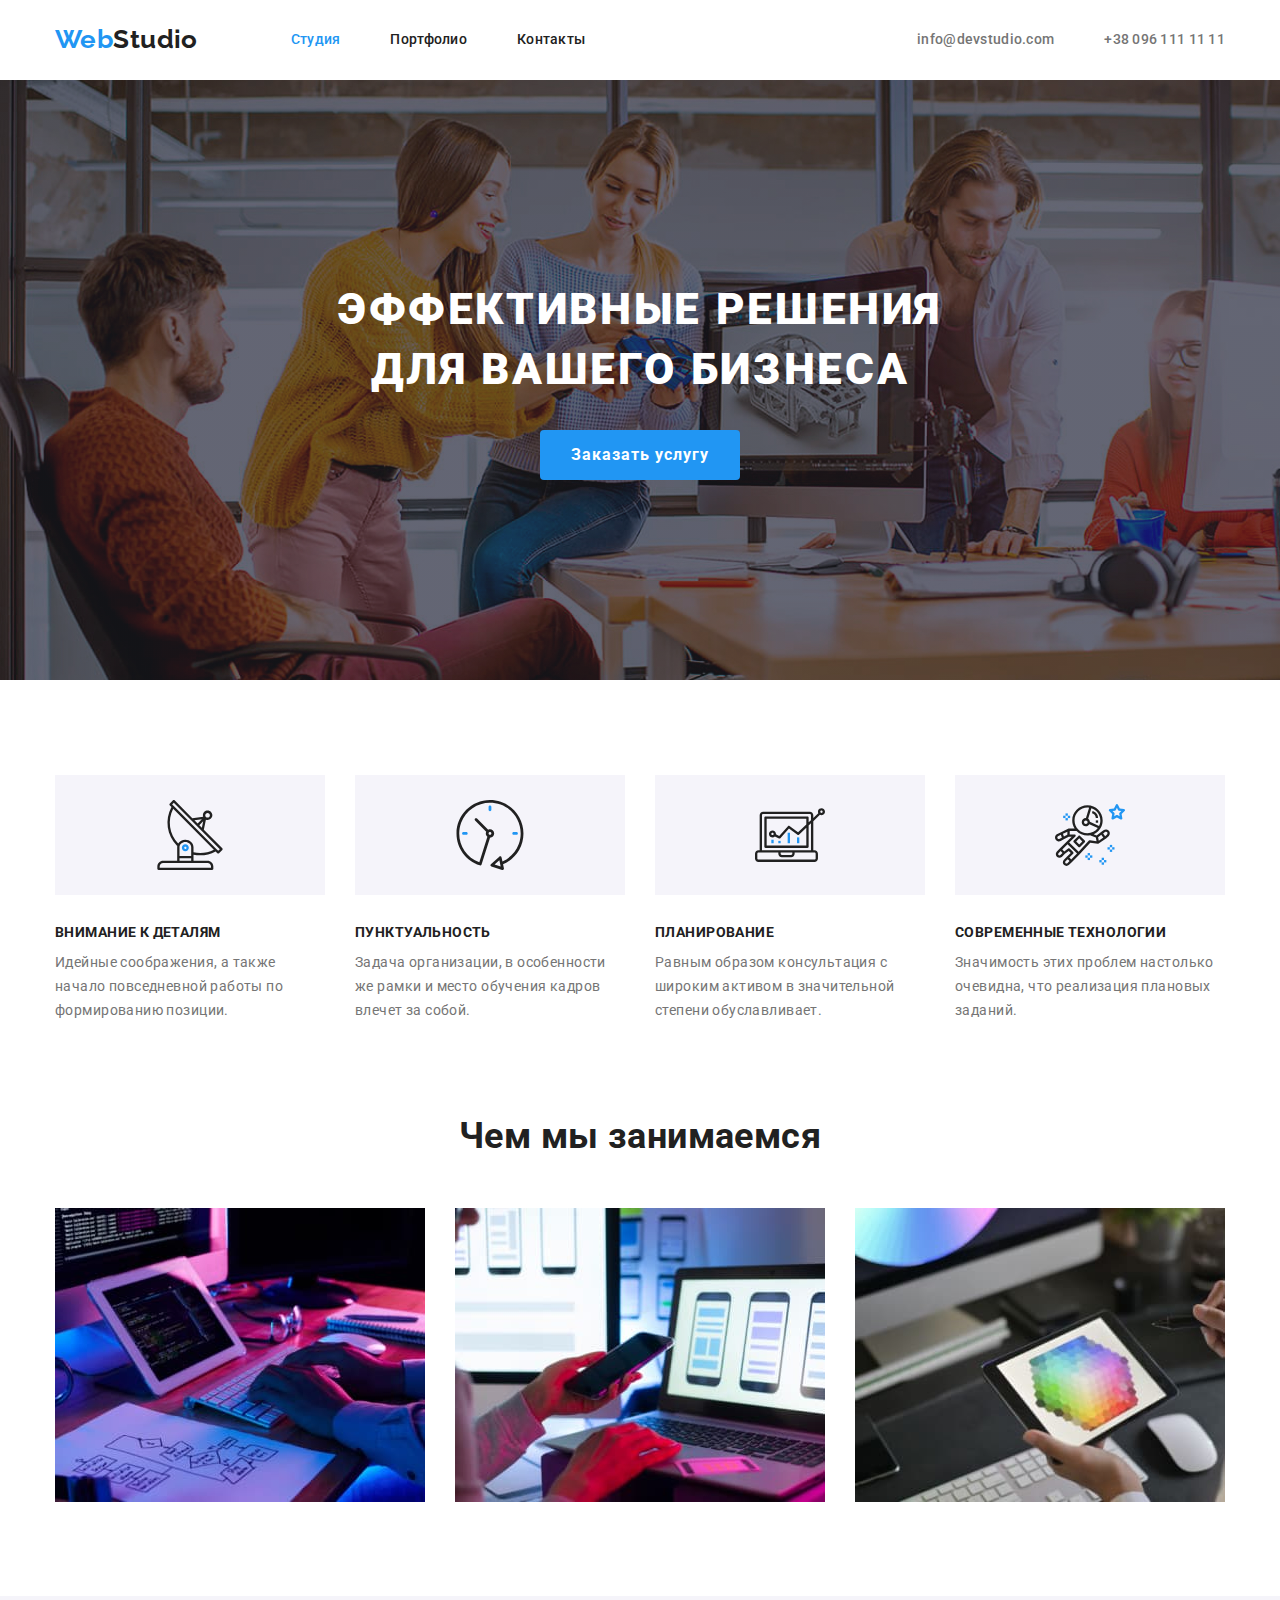
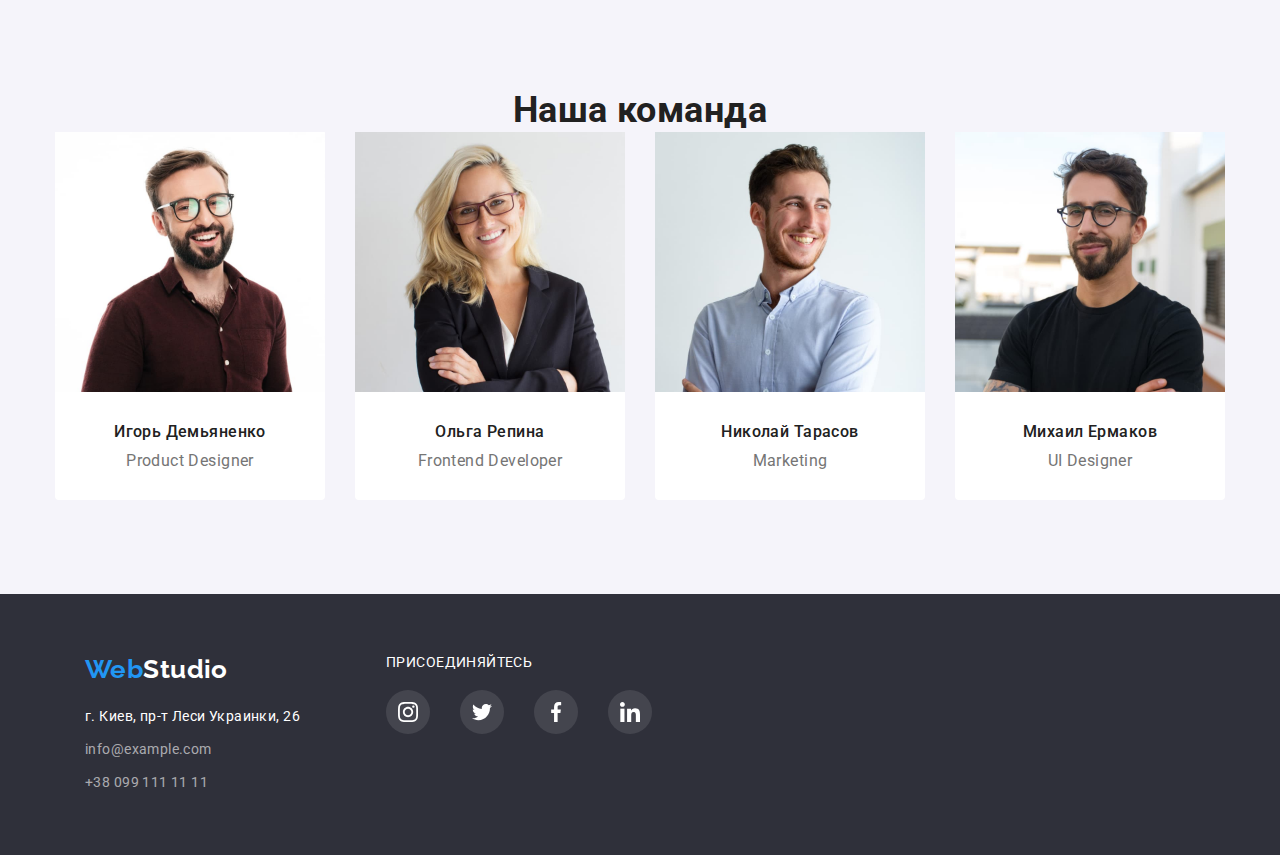
==== index.html @ e14c899e "убрала сбои в цетрировании при изменении  ширины контейнера" ====
<!DOCTYPE html>
<html lang="ru">
  <head>
    <meta charset="UTF-8" />
    <meta name="viewport" content="width=device-width, initial-scale=1.0" />
    <title>WebStudio. Studio.</title>

    <!-- Подключаю шрифты проекта -->
    <link
      href="https://fonts.googleapis.com/css2?family=Raleway:wght@700&family=Roboto:wght@400;500;700;900&display=swad"
      rel="stylesheet"
    />

    <!-- Нормализатор из конспекта -->
    <link
      rel="stylesheet"
      href="https://cdnjs.cloudflare.com/ajax/libs/modern-normalize/0.7.0/modern-normalize.min.css"
    />

    <!-- Мой файл стилей -->
    <link rel="stylesheet" href="./css/styles.css" />
  </head>
  <body class="studio-page">
    <!--Верхняя линия-->
    <header class="section header">
      <div class="container flexbox">
        <nav class="studio-nav nomargin flexbox">
          <a href="" class="logo">
            <span class="logo-part-one">Web</span>Studio</a
          >

          <ul class="list studio-list-page flexbox">
            <li class="item">
              <a href="./index.html" class="link current">Студия</a>
            </li>
            <li class="item">
              <a href="./portfolio.html" class="link">Портфолио</a>
            </li>
            <li class="item">
              <a href="" class="link">Контакты</a>
            </li>
          </ul>
        </nav>
        <ul class="list studio-list-contacts flexbox">
          <li class="item">
            <a href="mailto:info@devstudio.com" class="link"
              >info@devstudio.com</a
            >
          </li>
          <li class="item">
            <a href="tel:+380961111111" class="link">+38 096 111 11 11</a>
          </li>
        </ul>
      </div>
    </header>
    <main>
      <!--Шапка-->
      <section class="section primary">
        <div class="background">
          <h1 class="title nomargin">
            Эффективные решения <br />
            для вашего бизнеса
          </h1>
          <!-- <a href="#" class="primary-button">Заказать услугу</a> -->
          <button type="button" class="button">Заказать услугу</button>
        </div>
      </section>

      <!--Особенности-->
      <section class="section features">
        <h2 class="title">Особенности</h2>
        <div class="container">
          <ul class="features-list list flexbox">
            <li class="features-card">
              <h3 class="title">Внимание к деталям</h3>
              <p class="text nomargin">
                Идейные соображения, а также начало повседневной работы по
                формированию позиции.
              </p>
            </li>
            <li class="features-card">
              <h3 class="title">Пунктуальность</h3>
              <p class="text nomargin">
                Задача организации, в особенности же рамки и место обучения
                кадров влечет за собой.
              </p>
            </li>
            <li class="features-card">
              <h3 class="title">Планирование</h3>
              <p class="text nomargin">
                Равным образом консультация с широким активом в значительной
                степени обуславливает.
              </p>
            </li>
            <li class="features-card">
              <h3 class="title">Современные технологии</h3>
              <p class="text nomargin">
                Значимость этих проблем настолько очевидна, что реализация
                плановых заданий.
              </p>
            </li>
          </ul>
        </div>
      </section>

      <!--Чем мы занимаемся-->
      <section class="section activity">
        <div class="container">
          <h2 class="title">Чем мы занимаемся</h2>
          <ul class="activity-list list flexbox">
            <li class="activity-card">
              <img
                src="./images/ourwork-1.jpg"
                alt="Рабочее место. Видны руки человека на клавиатуре, монитор, планшет, схема на листе бумаги А4."
                width="370"
              />
            </li>
            <li class="activity-card">
              <img
                src="./images/ourwork-2.jpg"
                alt="Телефон в руке человека. На экране ноутбука три дисплея мобильного телефона."
                width="370"
              />
            </li>
            <li class="activity-card">
              <img
                src="./images/ourwork-3.jpg"
                alt="Экран ноутбука с цветовой палитрой в виде шестиугольника."
                width="370"
              />
            </li>
          </ul>
        </div>
      </section>

      <!--Наша команда-->
      <section class="section team">
        <div class="container">
          <h2 class="title">Наша команда</h2>
          <ul class="team-list list flexbox">
            <li class="team-card">
              <div class="team-card-image">
                <img
                  src="./images/ourteam-1.jpg"
                  alt="Фото члена команды"
                  width="270"
                />
              </div>
              <div class="team-card-title">
                <h3 class="title nomargin">Игорь Демьяненко</h3>

                <p class="text nomargin">Product Designer</p>
              </div>
            </li>
            <li class="team-card">
              <div class="team-card-image">
                <img
                  src="./images/ourteam-2.jpg"
                  alt="Член команды"
                  width="270"
                />
              </div>
              <div class="team-card-title">
                <h3 class="title nomargin">Ольга Репина</h3>
                <p class="text nomargin">Frontend Developer</p>
              </div>
            </li>
            <li class="team-card">
              <div class="team-card-image">
                <img
                  src="./images/ourteam-3.jpg"
                  alt="Член команды"
                  width="270"
                />
              </div>
              <div class="team-card-title">
                <h3 class="title nomargin">Николай Тарасов</h3>

                <p class="text nomargin">Marketing</p>
              </div>
            </li>
            <li class="team-card">
              <div class="team-card-image">
                <img
                  src="./images/ourteam-4.jpg"
                  alt="Член команды"
                  width="270"
                />
              </div>
              <div class="team-card-title">
                <h3 class="title nomargin">Михаил Ермаков</h3>

                <p class="text nomargin">UI Designer</p>
              </div>
            </li>
          </ul>
        </div>
      </section>
    </main>

    <footer class="section footer">
      <div class="container">
        <div class="footer-contacts">
          <a href="" class="link logo">
            <span class="logo-part-one">Web</span
            ><span class="logo-part-two">Studio</span></a
          >

          <address class="footer-address .nomargin">
            <p class="address-mail nomargin">г. Киев, пр-т Леси Украинки, 26</p>
            <a href="mailto:info@example.com" class="link address-email"
              >info@example.com
            </a>
            <a href="tel:+380991111111" class="link address-tel"
              >+38 099 111 11 11</a
            >
          </address>
        </div>
        <div class="footer-social">
          <p class="nomargin text">Присоединяйтесь</p>
          <ul class="social-list list">
            <li class="sosial-item"></li>
            <li class="sosial-item"></li>
            <li class="sosial-item"></li>
            <li class="sosial-item"></li>
          </ul>
        </div>
      </div>
    </footer>
  </body>
</html>
---- css/styles.css ----
/* Делаю пока все во одном файле, позже по необходимости могу разделить на общий и постраничные файлы css */

/* текст цвет основной #757575 */
/* текст цвет заголовков #212121 */
/* текст цвет акцент #2196F3 */
/* текст цвет белый #FFFFFF*/
/* фон основной белый #FFFFFF */
/* фон серый  #F5F4FA */
/* фон акцент #2196F3 */
/* фон секции шапка, подвал #2F303A */
/* цвета логотипа #000000  #2196F3 #FFFFFF */

/* Шрифты: все normal
/* Roboto 400, 500, 700, 900  */
/* Raleway 700 */
/* letter-spacing: 0.03em общий текст*/
/* letter-spacing: 0.02em навигация  */
/* letter-spacing: 0.06em секция шапки */
:root {
  --text-main: #757575;
  --text-header: #212121;
  --text-accent: #2196f3;
  --text-white: #ffffff;
  --text-address: rgba(255, 255, 255, 0.6);
  --bgd-primary: #ffffff;
  --bgd-second: #f5f4fa;
  --bgd-accent: #2196f3;
  --bgd-border: #eeeeee;
  --bgd-line: #ececec;
  --bgd-header-footer: #2f303a;
  --bdg-social: rgba(255, 255, 255, 0.1);
}
/* Пока отдельно указала белый цвет  для фона и для текста */
/* Разные переменные, если нужно будет поменять переменную цвета текста, не затронет цвет фона и наоборот */

/* Общие параметры на страницах index.html, protfolio.html */

/* Убираем у всех img специфические зазоры */
img {
  display: block;
  max-width: 100%;
  height: auto;
}

/* Убираем символы списка и паддинги списков*/
.list {
  list-style: none;
  padding: 0px;
  margin: 0px;
}

/* Убираю подчеркивания под ссылками */
.link {
  text-decoration: none;
  margin: 0px;
}

/* Убираем марджины у списков, заголовков, ссылках, адресах по классу nomargin */
.nomargin,
.title {
  margin: 0px;
}

/* Параметры для контейнеров верхней линии */

.flexbox {
  display: flex;
  flex-wrap: wrap;
}

.header .flexbox {
  align-items: center;
}

/* Марджины для секций и центрирование */
.section {
  margin-left: auto;
  margin-right: auto;
  text-align: center;
}

/* Параметры основного контейнера макета */

.container {
  width: 1200px;
  margin-left: auto;
  margin-right: auto;
  padding-left: 15px;
  padding-right: 15px;
}

/* Доп.параметры для контейнера футтера */
.footer {
  padding-top: 60px;
  padding-left: 60px;
}

/* Доп.параметры для контейнера шапки */
.header > .container {
  padding-top: 24px;
  padding-bottom: 25px;
}

/* Общие параметры для страниц index и portfolio */
.studio-page,
.portfolio-page {
  font-family: Roboto, sans-serif;
  font-style: normal;
  font-size: 14px;
  color: var(--text-main);
  letter-spacing: 0.03em;
}

/* Параметры фона секций шапка и подвал */
.primary,
.footer {
  background-color: var(--bgd-header-footer);
}

/* Паддинги для секций */
.features,
.team,
.portfolio {
  padding-top: 94px;
  padding-bottom: 94px;
}

/* Паддинг секции "Чем мы занимаемся" */
.activity {
  padding-bottom: 94px;
}
/*ставлю на 24px (высота заголовка h1) меньше верхний паддинг */
/* так как расстояние между секциями должно быть 94px и делаю цвет таких загоовков в цвет фона */
.portfolio {
  padding-top: 70px;
  border-top: 1px solid var(--bgd-line);
}
/* ставлю на 41px (высота заголовка h1) меньше верхний паддинг */
/* так как расстояние между секциями должно быть 94px  и делаю цвет таких загоовков в цвет фона */
.features {
  padding-top: 53px;
}

.background {
  max-width: 1600px;
  margin-right: auto;
  margin-left: auto;
}

/* Правый марджин между логотипом и ссылками на страницы в основном nav */
.studio-nav .logo {
  margin-right: 93px;
}

/* Правые марджины внутри списков из nav и списка контактов */
.studio-list-page > .item:not(:last-child),
.studio-list-contacts > .item:not(:last-child) {
  margin-right: 50px;
}

/* Параметры заголовков h2 страницы index.html*/
.title {
  color: var(--text-header);
  font-weight: bold;
  font-size: 36px;
  line-height: 1.16;
}

/* Параметры логотипа */
.logo {
  margin: 0px;
  font-family: Raleway, sans-serif;
  color: var(--text-header);
  font-weight: 700;
  font-size: 26px;
  line-height: 1.19;
  text-decoration: none;
}

/* Цвет первой части логотипа */
.logo-part-one {
  color: var(--text-accent);
}

/* Цвет второй части логотипа для футтера */
.logo-part-two {
  color: var(--text-white);
}

/* Параметры ссылок навигации по сайту */
.studio-list-page .link {
  color: var(--text-header);
}

/* Параметры ссылок для обратной связи */
.studio-list-contacts .link {
  color: var(--text-main);
}

/* Общие параметры для двух списков верхней линии */
.studio-list-page,
.studio-list-contacts {
  letter-spacing: 0.02em;
  font-weight: 500;
}

/*  hover и focus для ссылок навигации по сайту*/
.header .link.current,
.header .link:hover,
.header .link:focus {
  color: var(--text-accent);
}

/* Параметры секции Шапка */
.background {
  margin-top: 0px;
  margin-bottom: 0px;
  padding: 200px 0px;

  height: 600px;
  background-image: linear-gradient(
      to right,
      rgba(47, 48, 58, 0.4),
      rgba(47, 48, 58, 0.4)
    ),
    url('../images/primary.jpg');
}

/* Параметры заголовка h1 на странице Studio */
.primary .title {
  margin-bottom: 30px;

  color: var(--text-white);
  font-weight: 900;
  font-size: 44px;
  line-height: 1.36;
  letter-spacing: 0.06em;

  text-transform: uppercase;
}

/* Параметры кнопки в секции Шапка*/
.primary .button {
  padding: 10px;
  min-width: 200px;
  color: var(--text-white);
  font-family: inherit;
  font-weight: 700;
  font-size: 16px;
  line-height: 1.87;
  letter-spacing: 0.06em;

  border: none;
  border-radius: 4px;
  background-color: var(--bgd-accent);
  cursor: pointer;
}

.features-list,
.header .flexbox {
  justify-content: space-between;
}

/* Параметры заголовка h2 в секции Особенности для того, чтобы скрыть */
.features > .title {
  color: var(--text-white);
}

.features-card > .title {
  margin-bottom: 10px;

  color: var(--text-header);
  font-weight: bold;
  font-size: 14px;
  line-height: 1.14;
  text-transform: uppercase;
}

/* Параметры пункта списка Особенности */
.features-card {
  /* width: 270px; */
  width: calc((100% - 30px * 3) / 4);
  text-align: start;
  line-height: 1.71;
}
.features-card::before {
  display: block;
  content: '';
  height: 120px;
  margin-bottom: 30px;
  background-repeat: no-repeat;
  background-position: center;
  background-color: var(--bgd-second);
}

.features-card:nth-child(1)::before {
  background-image: url(../images/feature1.svg);
}
.features-card:nth-child(2)::before {
  background-image: url(../images/feature2.svg);
}
.features-card:nth-child(3)::before {
  background-image: url(../images/feature3.svg);
}
.features-card:nth-child(4)::before {
  background-image: url(../images/feature4.svg);
}

/* Параметры списка секции Чем мы занимаемся */
.activity-list {
  align-items: flex-end;
}

/* Параметры заголовка в секции Чем мы занимаемся */
.activity .title {
  margin-bottom: 50px;
}

/* Параметры пункта списка  в секции Чем мы занимаемся */
/* Делаю центрирование img в div, важно при использовании*/
/* calc для изменения ширины основного контейнера */
.activity-card {
  display: flex;
  justify-content: center;
  width: calc((100% - 30px * 2) / 3);
}

.activity-card:not(:nth-child(3n)) {
  margin-right: 30px;
}

/* Параметры секции Наша команда */
.team {
  background-color: var(--bgd-second);
}

/* Параметры заголовка в секции Наша команда */
.team .containter > .title {
  margin-bottom: 50px;
}

.team-card-image {
  display: flex;
  justify-content: center;
}
/* Контейнер для подписей в пунктах - карточках Наша команда */
.team-card-title {
  padding-top: 30px;
  padding-bottom: 30px;
}

/* Параметры пунктов в списке секции Наша команда */
.team-card {
  width: calc((100% - 30px * 3) / 4);
  text-align: center;
  background-color: var(--bgd-primary);
  border-radius: 0px 0px 4px 4px;
}

.team-card:not(:nth-child(4n)) {
  margin-right: 30px;
}

/*Параметры заголовка под фото членов команды  */
.team-card-title > .title {
  margin-bottom: 10px;

  color: var(--text-header);
  font-weight: 500;
  font-size: 16px;
  line-height: 1.19;
}

/* Параметры для записи - должности члена команды */
.team-card-title > .text {
  color: var(--text-main);
  font-weight: normal;
  font-size: 16px;
  line-height: 1.19;
}

.footer .container,
.social-list {
  display: flex;
}

.address-mail {
  margin-top: 0px;
  margin-bottom: 9px;

  color: var(--text-white);
  font-style: normal;
  font-weight: 400;
  line-height: 1.71;
}

.address-email,
.address-tel {
  display: block;

  color: var(--text-address);
  font-style: normal;
  font-weight: 400;
  line-height: 1.71;
}

.address-email {
  margin-bottom: 9px;
}
/* Паддинг для футтера */
.footer {
  padding-top: 60px;
  padding-bottom: 60px;
  text-align: start;
}

.footer .logo {
  display: block;
  margin-bottom: 20px;
}

.footer-contacts {
  min-width: 231px;
  margin-right: 70px;
}

.footer-social > .text {
  color: var(--text-white);
  text-transform: uppercase;
  margin-bottom: 20px;
}

.sosial-item::after {
  display: inline-block;
  margin-right: 30px;
  content: '';
  height: 44px;
  width: 44px;
  background-color: var(--bdg-social);
  border-radius: 50%;
  background-repeat: no-repeat;
  background-position: center;
}

.sosial-item:nth-child(1)::after {
  background-image: url(../images/instagram.svg);
}
.sosial-item:nth-child(2)::after {
  background-image: url(../images/twitter.svg);
}
.sosial-item:nth-child(3)::after {
  background-image: url(../images/facebook.svg);
}
.sosial-item:nth-child(4)::after {
  background-image: url(../images/linkedin.svg);
}

.sosial-item:not(:nth-last-child()) {
  margin-right: 10px;
}
/* Параметры для страницы портфолио */
.portfolio-filter {
  justify-content: center;
}

/* Делаю многострочный флекс-контейнер */
.portfolio-list {
  flex-wrap: wrap;
}

/* Марджины и паддинги для пунктов списка фильтров в верхней части секции Портфолио*/
.portfolio-filter {
  margin-bottom: 34px;
  margin-right: auto;
  margin-left: auto;
  padding-bottom: 16px;
  /* cursor: pointer; */
}

/* Параметры конопок-фильтров в портфолио  */
.portfolio-filter .button {
  align-items: flex-start;
  margin-right: 8px;
  padding: 6px 22px;

  color: var(--text-header);
  font-weight: 500;
  font-size: 16px;
  line-height: 1.62;
  letter-spacing: 0.03em;
  text-align: center;

  background-color: var(--bgd-second);
  border: none;
  border-radius: 4px;
  cursor: pointer;
}

.portfolio-filter .button:hover,
.portfolio-filter .button:focus {
  color: var(--text-white);
  background-color: var(--bgd-accent);
}

/* Марджины для сетки многострочного контейнера */
.portfolio-card:not(:nth-child(3n)) {
  margin-right: 30px;
}
.portfolio-card:not(:nth-last-child(-n + 3)) {
  margin-bottom: 30px;
}

/* Размеры для карточки портфолио */
/* Без фиксированной высоты при добавлении новой карточки меняется размер в последнем ряду */
.portfolio-card {
  width: calc((100% - 2 * 30px) / 3);
  height: 404px;
}

/* Заголовки под карточками в списке Портфолио */
.portfolio-card .title {
  margin-bottom: 4px;

  color: var(--text-header);
  font-weight: 700;
  font-size: 18px;
  line-height: 2;
  letter-spacing: 0.06em;
}

/* Скрываем заголовок секции Портфолио цветом в фон */
.portfolio > .title {
  color: var(--text-white);
}

/* Делаю центрирование img в div, важно при использовании calc для изменения
 ширины основного контейнера */
.portfolio-card-image {
  display: flex;
  justify-content: center;
}

/* Делаю бордер для части карточки */
.portfolio-card-title {
  padding: 20px 24px;
  border-right: 1px solid var(--bgd-border);
  border-bottom: 1px solid var(--bgd-border);
  border-left: 1px solid var(--bgd-border);

  text-align: left;
}

/*  Параметры пунктов фильтров для портфолио */
.portfolio-card-title .text {
  color: var(--text-main);
  font-weight: 400;
  font-size: 16px;
  line-height: 1.87;
}

/* ...........Для тестирования.................. */

/* .container,
.features-card,
.team-card,
.activity-card,
.portfolio-card {
  outline: 2px solid green !important;
} */
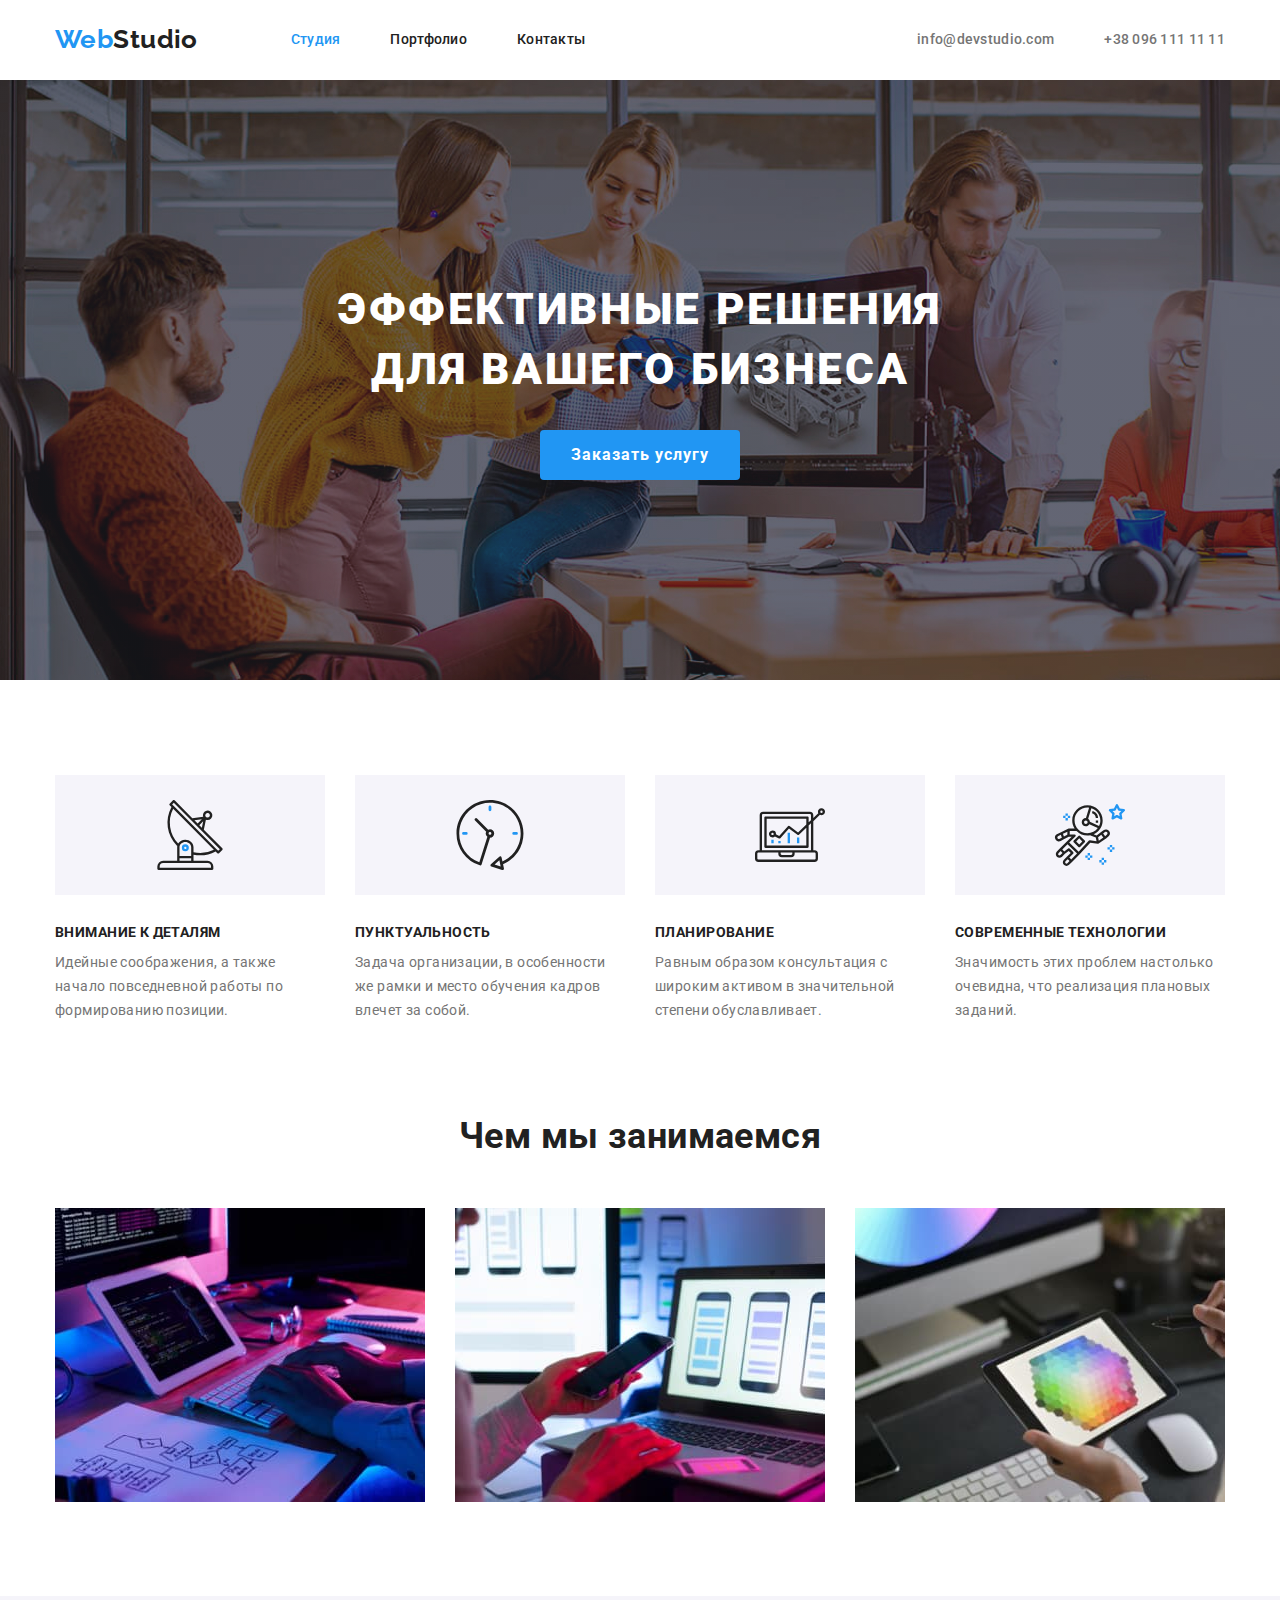
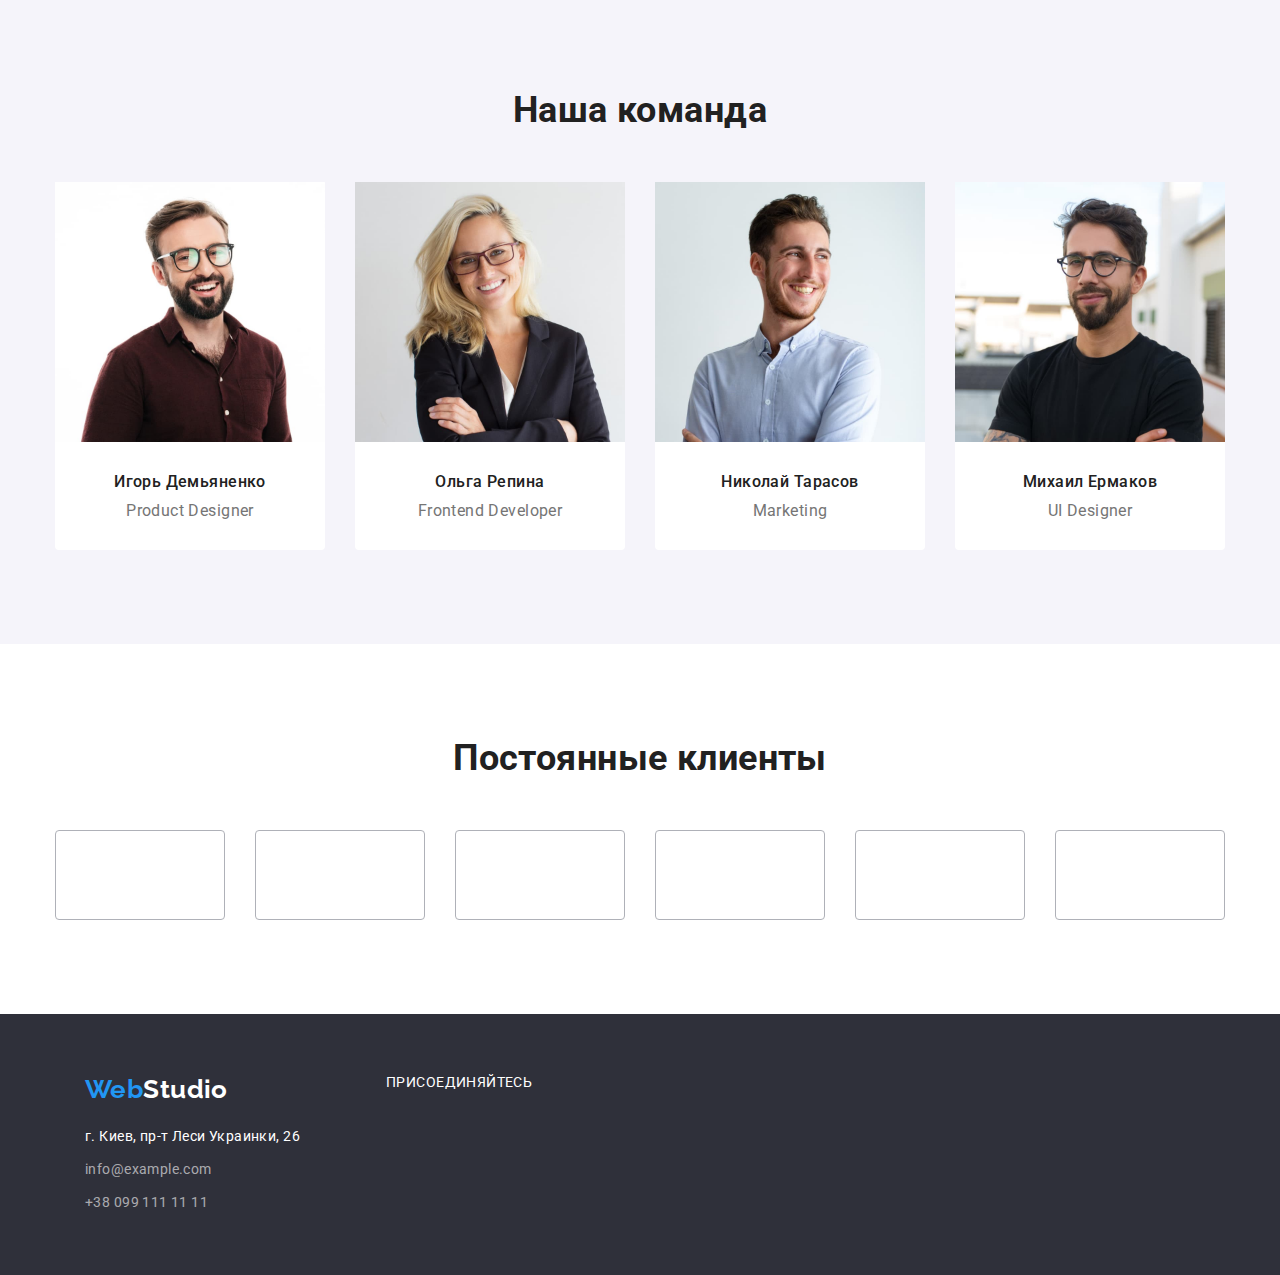
==== commit e04149cf: "подготовка иконок" ====
--- a/index.html
+++ b/index.html
@@ -197,7 +197,19 @@
         </div>
       </section>
     </main>
-
+    <section class="section clients">
+      <div class="container">
+        <h2 class="title">Постоянные клиенты</h2>
+        <ul class="clients-list list">
+          <li class="item"><a href="" class="link"></a></li>
+          <li class="item"><a href="" class="link"></a></li>
+          <li class="item"><a href="" class="link"></a></li>
+          <li class="item"><a href="" class="link"></a></li>
+          <li class="item"><a href="" class="link"></a></li>
+          <li class="item"><a href="" class="link"></a></li>
+        </ul>
+      </div>
+    </section>
     <footer class="section footer">
       <div class="container">
         <div class="footer-contacts">
--- a/css/styles.css
+++ b/css/styles.css
@@ -29,6 +29,7 @@
   --bgd-line: #ececec;
   --bgd-header-footer: #2f303a;
   --bdg-social: rgba(255, 255, 255, 0.1);
+  --bgd-icon: #afb1b8;
 }
 /* Пока отдельно указала белый цвет  для фона и для текста */
 /* Разные переменные, если нужно будет поменять переменную цвета текста, не затронет цвет фона и наоборот */
@@ -120,6 +121,7 @@
 /* Паддинги для секций */
 .features,
 .team,
+.clients,
 .portfolio {
   padding-top: 94px;
   padding-bottom: 94px;
@@ -335,7 +337,7 @@
 }
 
 /* Параметры заголовка в секции Наша команда */
-.team .containter > .title {
+.team > .container > .title {
   margin-bottom: 50px;
 }
 
@@ -379,6 +381,29 @@
   line-height: 1.19;
 }
 
+/* Параметры элементов секции постоянные клиенты */
+.clients-list {
+  display: flex;
+  flex-wrap: wrap;
+}
+
+.clients .title {
+  margin-bottom: 50px;
+}
+
+.clients-list > .item {
+  display: block;
+  width: calc((100% - 30px * 5) / 6);
+  height: 90px;
+  border: 1px solid var(--bgd-icon);
+  box-sizing: border-box;
+  border-radius: 4px;
+}
+
+.clients-list .item:not(:nth-child(6n)) {
+  margin-right: 30px;
+}
+
 .footer .container,
 .social-list {
   display: flex;
@@ -428,31 +453,6 @@
   color: var(--text-white);
   text-transform: uppercase;
   margin-bottom: 20px;
-}
-
-.sosial-item::after {
-  display: inline-block;
-  margin-right: 30px;
-  content: '';
-  height: 44px;
-  width: 44px;
-  background-color: var(--bdg-social);
-  border-radius: 50%;
-  background-repeat: no-repeat;
-  background-position: center;
-}
-
-.sosial-item:nth-child(1)::after {
-  background-image: url(../images/instagram.svg);
-}
-.sosial-item:nth-child(2)::after {
-  background-image: url(../images/twitter.svg);
-}
-.sosial-item:nth-child(3)::after {
-  background-image: url(../images/facebook.svg);
-}
-.sosial-item:nth-child(4)::after {
-  background-image: url(../images/linkedin.svg);
 }
 
 .sosial-item:not(:nth-last-child()) {
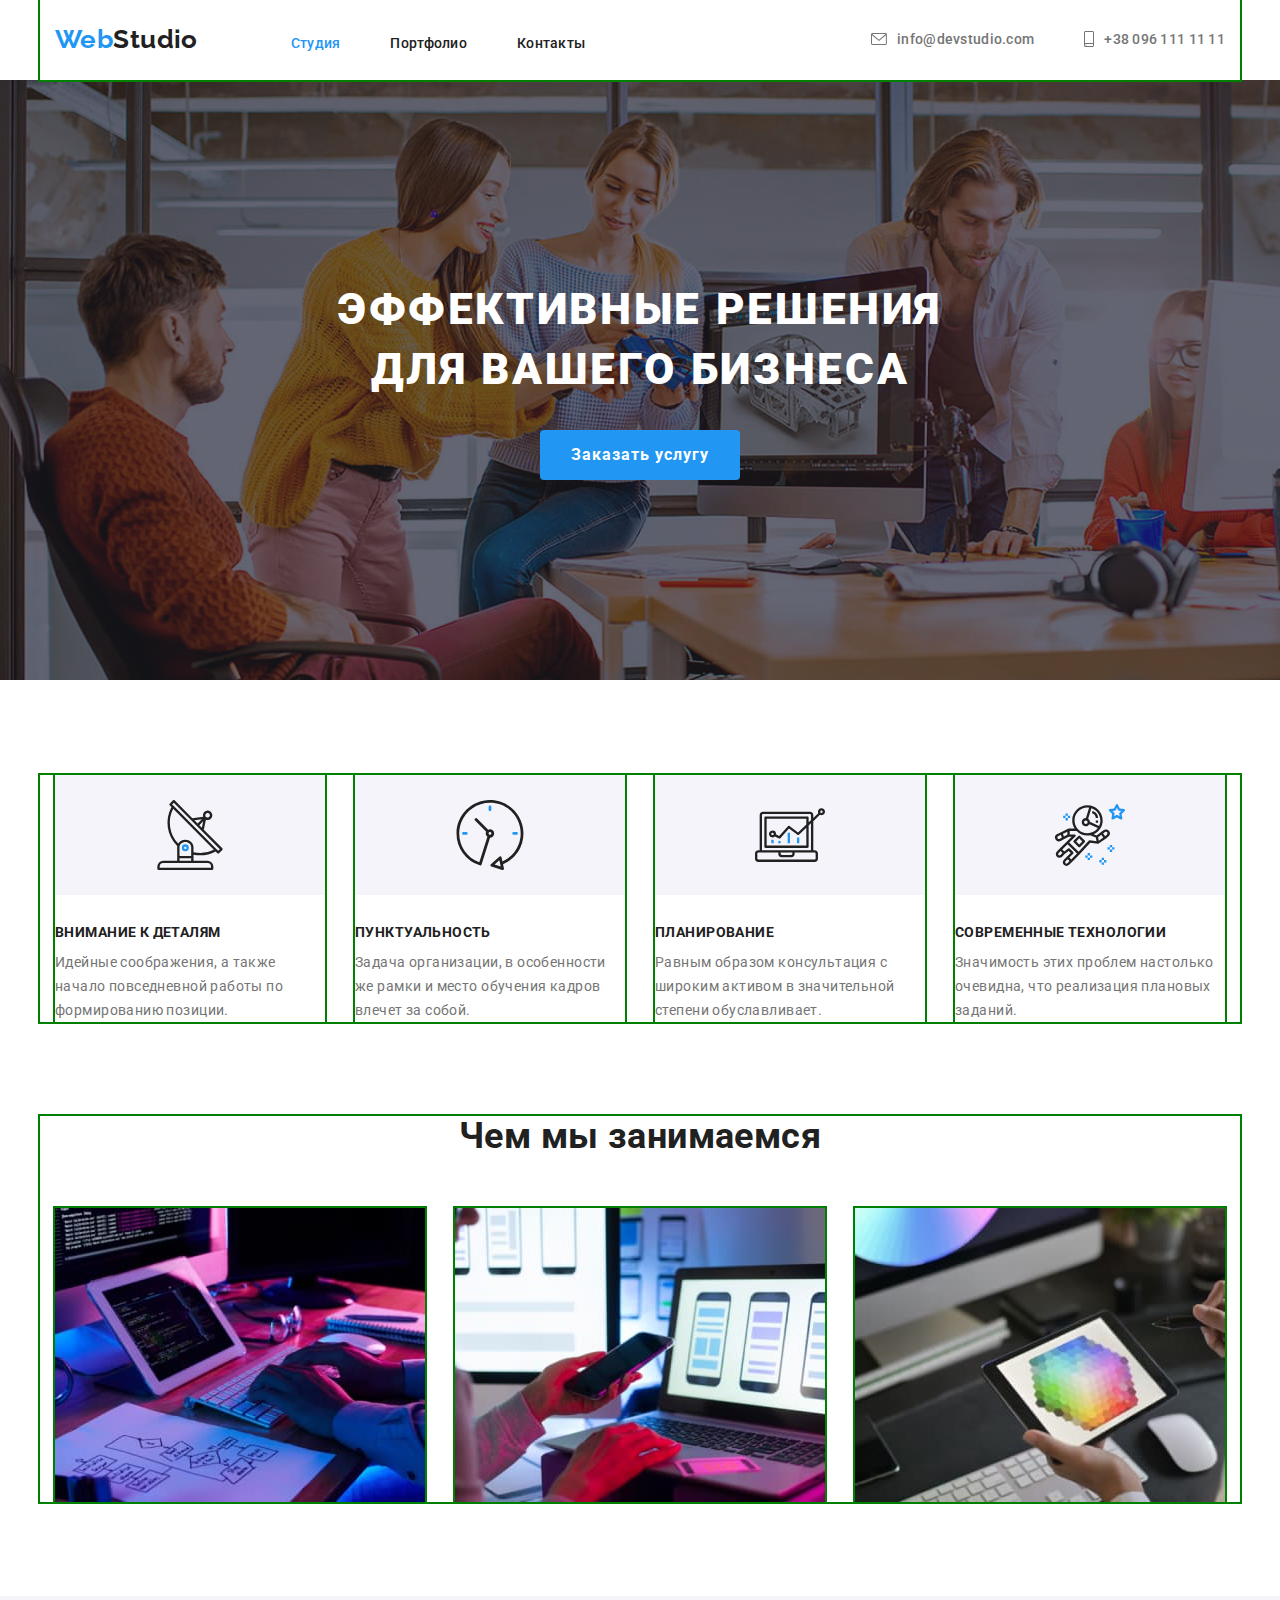
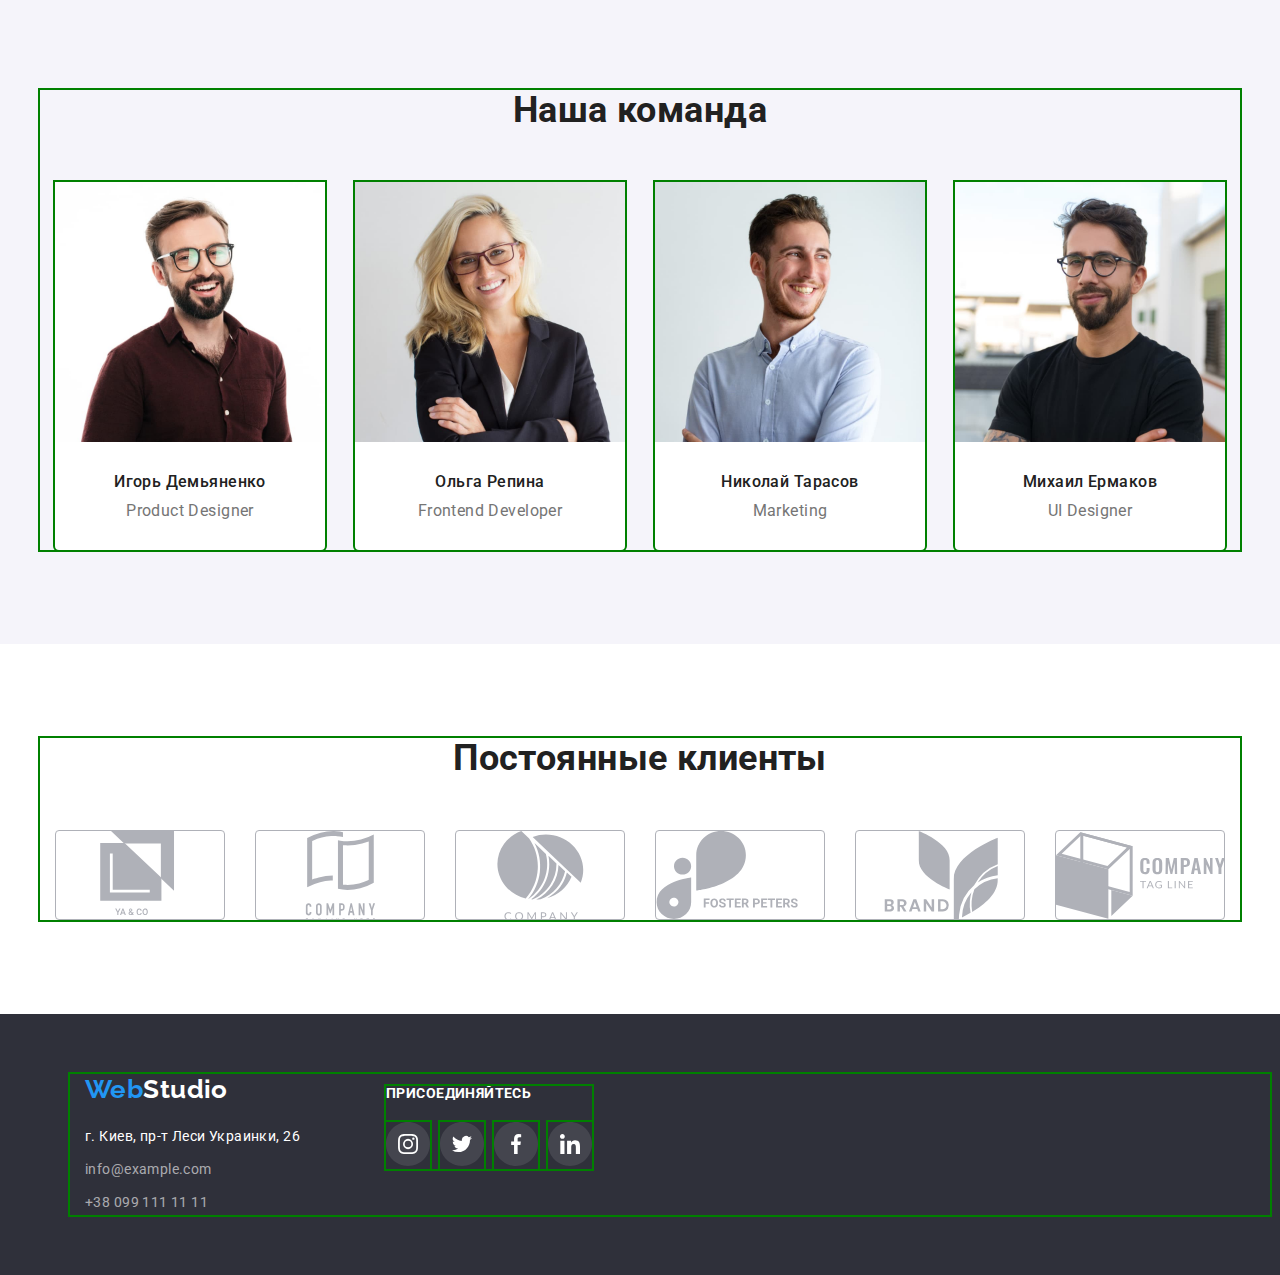
==== commit 17fbb62a: "часть векторной графики" ====
--- a/index.html
+++ b/index.html
@@ -23,7 +23,7 @@
   <body class="studio-page">
     <!--Верхняя линия-->
     <header class="section header">
-      <div class="container flexbox">
+      <div class="container topline flexbox">
         <nav class="studio-nav nomargin flexbox">
           <a href="" class="logo">
             <span class="logo-part-one">Web</span>Studio</a
@@ -43,12 +43,20 @@
         </nav>
         <ul class="list studio-list-contacts flexbox">
           <li class="item">
-            <a href="mailto:info@devstudio.com" class="link"
-              >info@devstudio.com</a
+            <a href="mailto:info@devstudio.com" class="link flexbox">
+              <svg class="contact-mail-icon">
+                <use href="./images/symbol-defs.svg#icon-envelope"></use>
+              </svg>
+              info@devstudio.com</a
             >
           </li>
           <li class="item">
-            <a href="tel:+380961111111" class="link">+38 096 111 11 11</a>
+            <a href="tel:+380961111111" class="link flexbox">
+              <svg class="contact-tell-icon">
+                <use href="./images/symbol-defs.svg#icon-smartphone"></use>
+              </svg>
+              +38 096 111 11 11</a
+            >
           </li>
         </ul>
       </div>
@@ -107,22 +115,22 @@
       <section class="section activity">
         <div class="container">
           <h2 class="title">Чем мы занимаемся</h2>
-          <ul class="activity-list list flexbox">
-            <li class="activity-card">
+          <ul class="list activity-list flexbox wrap">
+            <li class="activity-card flexbox">
               <img
                 src="./images/ourwork-1.jpg"
                 alt="Рабочее место. Видны руки человека на клавиатуре, монитор, планшет, схема на листе бумаги А4."
                 width="370"
               />
             </li>
-            <li class="activity-card">
+            <li class="activity-card flexbox">
               <img
                 src="./images/ourwork-2.jpg"
                 alt="Телефон в руке человека. На экране ноутбука три дисплея мобильного телефона."
                 width="370"
               />
             </li>
-            <li class="activity-card">
+            <li class="activity-card flexbox">
               <img
                 src="./images/ourwork-3.jpg"
                 alt="Экран ноутбука с цветовой палитрой в виде шестиугольника."
@@ -137,7 +145,7 @@
       <section class="section team">
         <div class="container">
           <h2 class="title">Наша команда</h2>
-          <ul class="team-list list flexbox">
+          <ul class="list team-list flexbox wrap">
             <li class="team-card">
               <div class="team-card-image">
                 <img
@@ -200,18 +208,54 @@
     <section class="section clients">
       <div class="container">
         <h2 class="title">Постоянные клиенты</h2>
-        <ul class="clients-list list">
-          <li class="item"><a href="" class="link"></a></li>
-          <li class="item"><a href="" class="link"></a></li>
-          <li class="item"><a href="" class="link"></a></li>
-          <li class="item"><a href="" class="link"></a></li>
-          <li class="item"><a href="" class="link"></a></li>
-          <li class="item"><a href="" class="link"></a></li>
+        <ul class="list clients-list flexbox wrap">
+          <li class="item">
+            <a href="" class="link">
+              <svg class="client-icon">
+                <use href="./images/symbol-defs.svg#icon-logo-1"></use>
+              </svg>
+            </a>
+          </li>
+          <li class="item">
+            <a href="" class="link"
+              ><svg class="client-icon">
+                <use href="./images/symbol-defs.svg#icon-logo-2"></use>
+              </svg>
+            </a>
+          </li>
+          <li class="item">
+            <a href="" class="link"
+              ><svg class="client-icon">
+                <use href="./images/symbol-defs.svg#icon-logo-3"></use>
+              </svg>
+            </a>
+          </li>
+          <li class="item">
+            <a href="" class="link"
+              ><svg class="client-icon">
+                <use href="./images/symbol-defs.svg#icon-logo-4"></use>
+              </svg>
+            </a>
+          </li>
+          <li class="item">
+            <a href="" class="link"
+              ><svg class="client-icon">
+                <use href="./images/symbol-defs.svg#icon-logo-5"></use>
+              </svg>
+            </a>
+          </li>
+          <li class="item">
+            <a href="" class="link"
+              ><svg class="client-icon">
+                <use href="./images/symbol-defs.svg#icon-logo-6"></use>
+              </svg>
+            </a>
+          </li>
         </ul>
       </div>
     </section>
     <footer class="section footer">
-      <div class="container">
+      <div class="container flexbox">
         <div class="footer-contacts">
           <a href="" class="link logo">
             <span class="logo-part-one">Web</span
@@ -230,11 +274,35 @@
         </div>
         <div class="footer-social">
           <p class="nomargin text">Присоединяйтесь</p>
-          <ul class="social-list list">
-            <li class="sosial-item"></li>
-            <li class="sosial-item"></li>
-            <li class="sosial-item"></li>
-            <li class="sosial-item"></li>
+          <ul class="list social-list flexbox">
+            <li class="social-item">
+              <a href="">
+                <svg class="social-icon">
+                  <use href="./images/symbol-defs.svg#icon-instagramm"></use>
+                </svg>
+              </a>
+            </li>
+            <li class="social-item">
+              <a href="">
+                <svg class="social-icon">
+                  <use href="./images/symbol-defs.svg#icon-twitter"></use>
+                </svg>
+              </a>
+            </li>
+            <li class="social-item">
+              <a href="">
+                <svg class="social-icon">
+                  <use href="./images/symbol-defs.svg#icon-facebook"></use>
+                </svg>
+              </a>
+            </li>
+            <li class="social-item">
+              <a href="">
+                <svg class="social-icon">
+                  <use href="./images/symbol-defs.svg#icon-linkid"></use>
+                </svg>
+              </a>
+            </li>
           </ul>
         </div>
       </div>
--- a/css/styles.css
+++ b/css/styles.css
@@ -30,6 +30,7 @@
   --bgd-header-footer: #2f303a;
   --bdg-social: rgba(255, 255, 255, 0.1);
   --bgd-icon: #afb1b8;
+  --bgd-footer-icon: rgba(255, 255, 255, 0.1);
 }
 /* Пока отдельно указала белый цвет  для фона и для текста */
 /* Разные переменные, если нужно будет поменять переменную цвета текста, не затронет цвет фона и наоборот */
@@ -66,10 +67,13 @@
 
 .flexbox {
   display: flex;
+}
+
+.wrap {
   flex-wrap: wrap;
 }
 
-.header .flexbox {
+.topline.flexbox {
   align-items: center;
 }
 
@@ -152,6 +156,10 @@
 /* Правый марджин между логотипом и ссылками на страницы в основном nav */
 .studio-nav .logo {
   margin-right: 93px;
+}
+
+.studio-nav {
+  align-items: baseline;
 }
 
 /* Правые марджины внутри списков из nav и списка контактов */
@@ -199,6 +207,22 @@
   color: var(--text-main);
 }
 
+.contact-mail-icon {
+  margin-right: 10px;
+  width: 16px;
+  height: 12px;
+}
+
+.contact-tell-icon {
+  margin-right: 10px;
+  width: 10px;
+  height: 16px;
+}
+
+.studio-list-contacts .link {
+  align-items: center;
+}
+
 /* Общие параметры для двух списков верхней линии */
 .studio-list-page,
 .studio-list-contacts {
@@ -211,6 +235,7 @@
 .header .link:hover,
 .header .link:focus {
   color: var(--text-accent);
+  --color1: var(--text-accent);
 }
 
 /* Параметры секции Шапка */
@@ -322,7 +347,6 @@
 /* Делаю центрирование img в div, важно при использовании*/
 /* calc для изменения ширины основного контейнера */
 .activity-card {
-  display: flex;
   justify-content: center;
   width: calc((100% - 30px * 2) / 3);
 }
@@ -342,7 +366,6 @@
 }
 
 .team-card-image {
-  display: flex;
   justify-content: center;
 }
 /* Контейнер для подписей в пунктах - карточках Наша команда */
@@ -379,12 +402,6 @@
   font-weight: normal;
   font-size: 16px;
   line-height: 1.19;
-}
-
-/* Параметры элементов секции постоянные клиенты */
-.clients-list {
-  display: flex;
-  flex-wrap: wrap;
 }
 
 .clients .title {
@@ -404,9 +421,13 @@
   margin-right: 30px;
 }
 
-.footer .container,
-.social-list {
-  display: flex;
+.client-icon {
+  width: 170px;
+  height: 90px;
+}
+
+.client-icon:hover {
+  --color3: var(--text-accent);
 }
 
 .address-mail {
@@ -432,6 +453,12 @@
 .address-email {
   margin-bottom: 9px;
 }
+
+/* цетрирование по вертикали для футтера */
+.footer .flexbox {
+  align-items: baseline;
+}
+
 /* Паддинг для футтера */
 .footer {
   padding-top: 60px;
@@ -452,20 +479,30 @@
 .footer-social > .text {
   color: var(--text-white);
   text-transform: uppercase;
+  font-weight: 700;
+  line-height: 1.14;
+
   margin-bottom: 20px;
 }
 
-.sosial-item:not(:nth-last-child()) {
+.social-item:not(:nth-child(4n)) {
   margin-right: 10px;
+}
+
+.social-icon {
+  width: 44px;
+  height: 44px;
+  --color2: var(--bgd-footer-icon);
+  --color3: var(--text-white);
+}
+
+.social-icon:hover {
+  --color2: var(--bgd-accent);
+  --color3: var(--text-white);
 }
 /* Параметры для страницы портфолио */
 .portfolio-filter {
   justify-content: center;
-}
-
-/* Делаю многострочный флекс-контейнер */
-.portfolio-list {
-  flex-wrap: wrap;
 }
 
 /* Марджины и паддинги для пунктов списка фильтров в верхней части секции Портфолио*/
@@ -560,10 +597,12 @@
 
 /* ...........Для тестирования.................. */
 
-/* .container,
+.container,
 .features-card,
 .team-card,
 .activity-card,
-.portfolio-card {
+.portfolio-card,
+.social-item,
+.footer-social {
   outline: 2px solid green !important;
-} */
+}
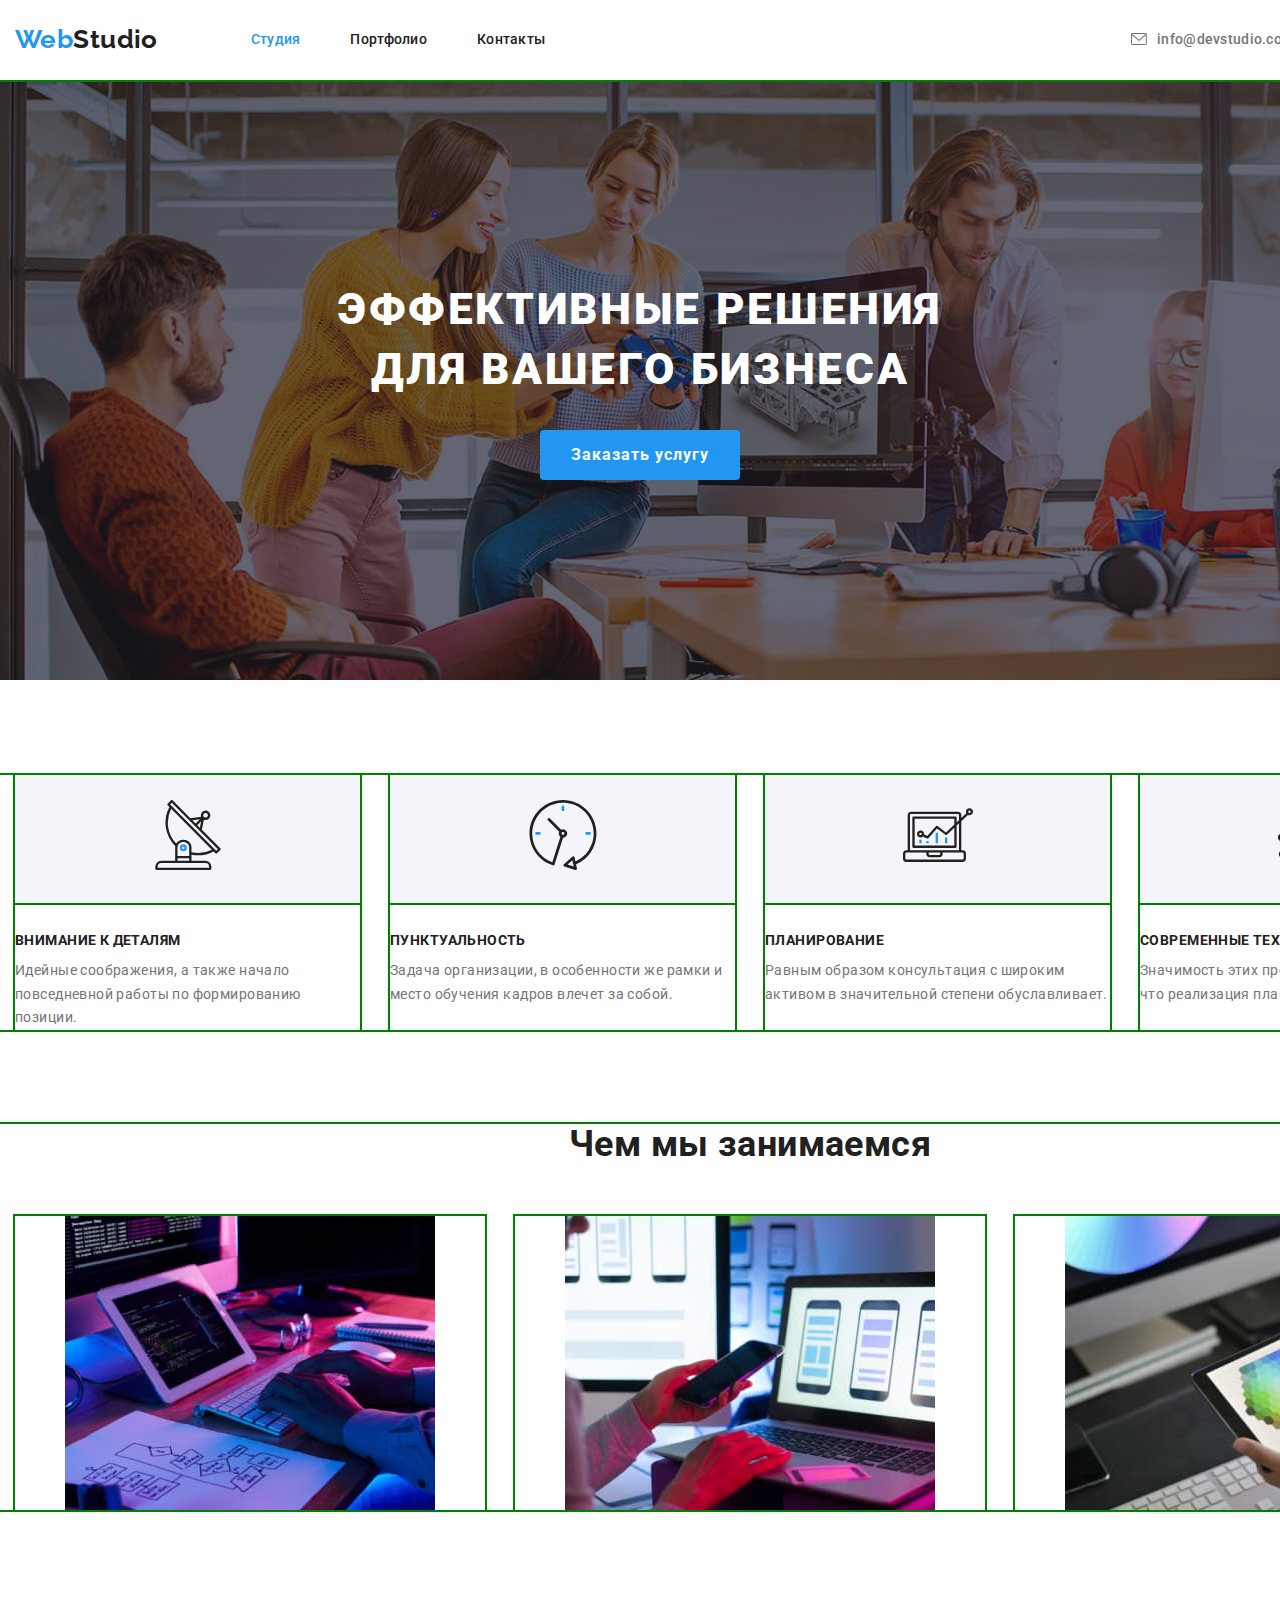
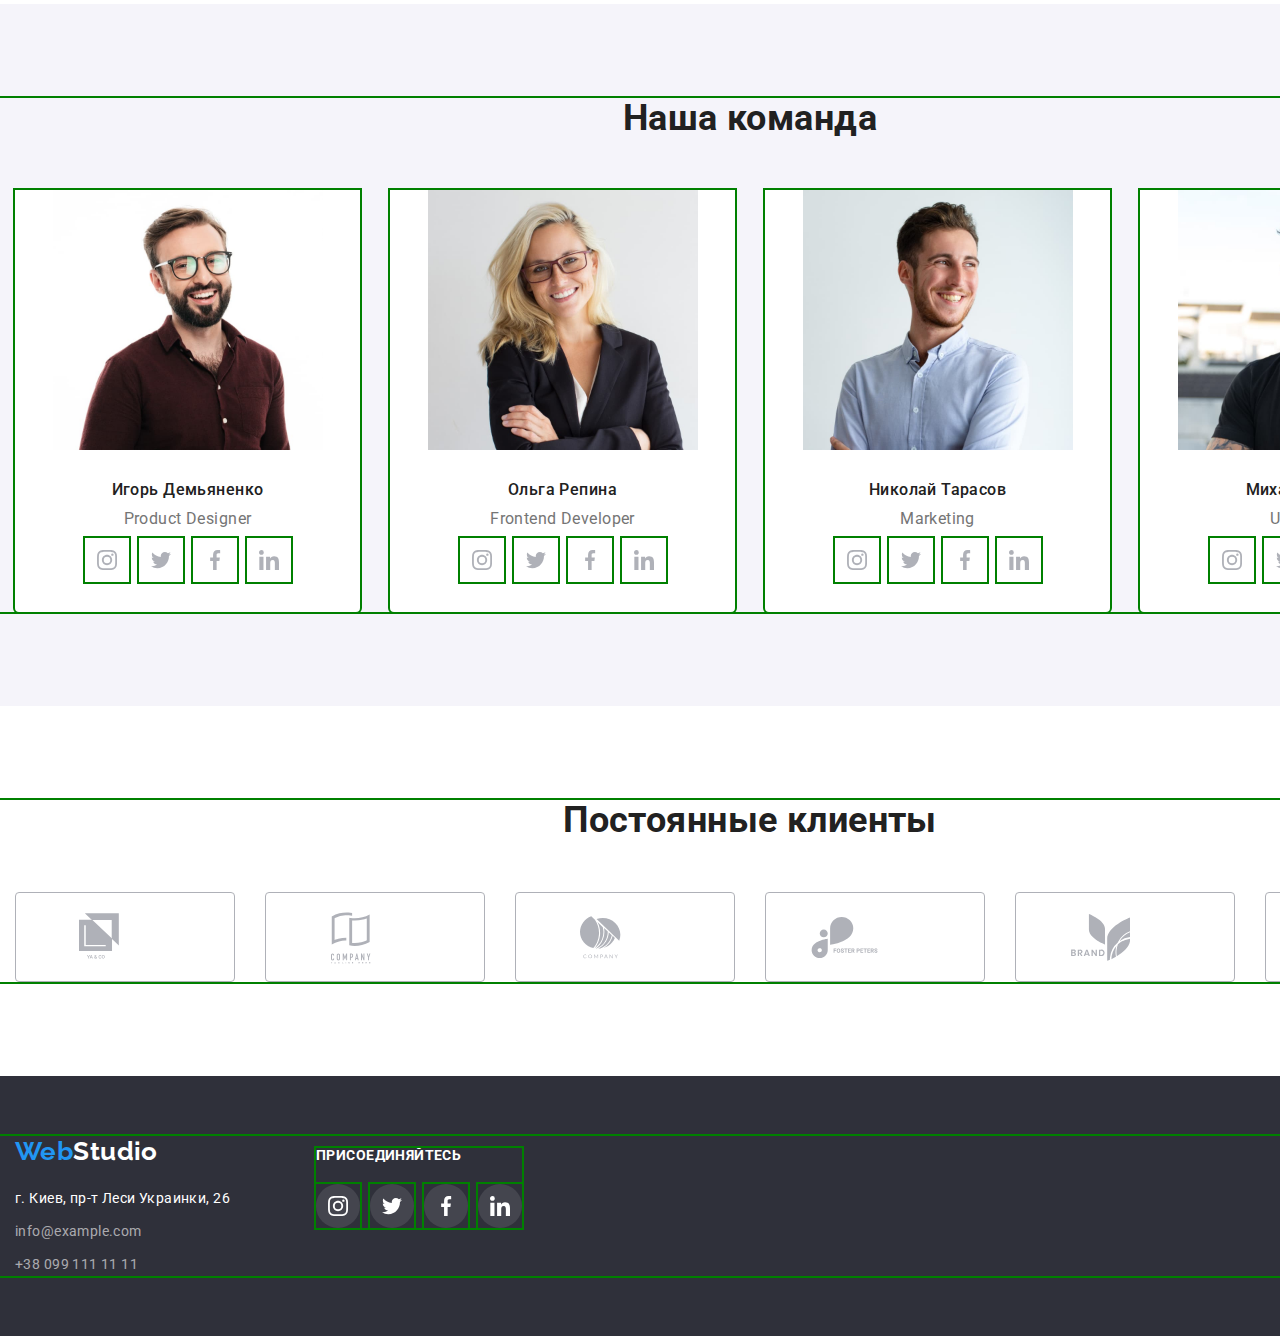
==== commit d1fa78b3: "все вектора" ====
--- a/index.html
+++ b/index.html
@@ -25,7 +25,7 @@
     <header class="section header">
       <div class="container topline flexbox">
         <nav class="studio-nav nomargin flexbox">
-          <a href="" class="logo">
+          <a href="" class="link logo">
             <span class="logo-part-one">Web</span>Studio</a
           >
 
@@ -45,7 +45,7 @@
           <li class="item">
             <a href="mailto:info@devstudio.com" class="link flexbox">
               <svg class="contact-mail-icon">
-                <use href="./images/symbol-defs.svg#icon-envelope"></use>
+                <use href="./images/sprite.svg#icon-envelope"></use>
               </svg>
               info@devstudio.com</a
             >
@@ -53,7 +53,7 @@
           <li class="item">
             <a href="tel:+380961111111" class="link flexbox">
               <svg class="contact-tell-icon">
-                <use href="./images/symbol-defs.svg#icon-smartphone"></use>
+                <use href="./images/sprite.svg#icon-smartphone"></use>
               </svg>
               +38 096 111 11 11</a
             >
@@ -80,6 +80,11 @@
         <div class="container">
           <ul class="features-list list flexbox">
             <li class="features-card">
+              <div class="features-image">
+                <svg class="features-icon">
+                  <use href="./images/sprite.svg#icon-feature-1"></use>
+                </svg>
+              </div>
               <h3 class="title">Внимание к деталям</h3>
               <p class="text nomargin">
                 Идейные соображения, а также начало повседневной работы по
@@ -87,6 +92,11 @@
               </p>
             </li>
             <li class="features-card">
+              <div class="features-image">
+                <svg class="features-icon">
+                  <use href="./images/sprite.svg#icon-feature-2"></use>
+                </svg>
+              </div>
               <h3 class="title">Пунктуальность</h3>
               <p class="text nomargin">
                 Задача организации, в особенности же рамки и место обучения
@@ -94,6 +104,11 @@
               </p>
             </li>
             <li class="features-card">
+              <div class="features-image">
+                <svg class="features-icon">
+                  <use href="./images/sprite.svg#icon-feature-3"></use>
+                </svg>
+              </div>
               <h3 class="title">Планирование</h3>
               <p class="text nomargin">
                 Равным образом консультация с широким активом в значительной
@@ -101,6 +116,11 @@
               </p>
             </li>
             <li class="features-card">
+              <div class="features-image">
+                <svg class="features-icon">
+                  <use href="./images/sprite.svg#icon-feature-4"></use>
+                </svg>
+              </div>
               <h3 class="title">Современные технологии</h3>
               <p class="text nomargin">
                 Значимость этих проблем настолько очевидна, что реализация
@@ -146,59 +166,174 @@
         <div class="container">
           <h2 class="title">Наша команда</h2>
           <ul class="list team-list flexbox wrap">
-            <li class="team-card">
-              <div class="team-card-image">
-                <img
-                  src="./images/ourteam-1.jpg"
-                  alt="Фото члена команды"
-                  width="270"
-                />
-              </div>
+            <li class="team-card flexbox">
+              <img
+                src="./images/ourteam-1.jpg"
+                alt="Фото члена команды"
+                width="270"
+              />
               <div class="team-card-title">
                 <h3 class="title nomargin">Игорь Демьяненко</h3>
 
                 <p class="text nomargin">Product Designer</p>
-              </div>
-            </li>
-            <li class="team-card">
-              <div class="team-card-image">
-                <img
-                  src="./images/ourteam-2.jpg"
-                  alt="Член команды"
-                  width="270"
-                />
-              </div>
+                <ul class="list social-list flexbox">
+                  <li class="social-item">
+                    <a href="" class="social-link flexbox">
+                      <svg class="social-icon">
+                        <use href="./images/sprite.svg#icon-instagram"></use>
+                      </svg>
+                    </a>
+                  </li>
+                  <li class="social-item">
+                    <a href="" class="social-link flexbox">
+                      <svg class="social-icon">
+                        <use href="./images/sprite.svg#icon-twitter"></use>
+                      </svg>
+                    </a>
+                  </li>
+                  <li class="social-item">
+                    <a href="" class="social-link flexbox">
+                      <svg class="social-icon">
+                        <use href="./images/sprite.svg#icon-facebook"></use>
+                      </svg>
+                    </a>
+                  </li>
+                  <li class="social-item">
+                    <a href="" class="social-link flexbox">
+                      <svg class="social-icon">
+                        <use href="./images/sprite.svg#icon-linkedin"></use>
+                      </svg>
+                    </a>
+                  </li>
+                </ul>
+              </div>
+            </li>
+            <li class="team-card flexbox">
+              <img
+                src="./images/ourteam-2.jpg"
+                alt="Член команды"
+                width="270"
+              />
+
               <div class="team-card-title">
                 <h3 class="title nomargin">Ольга Репина</h3>
                 <p class="text nomargin">Frontend Developer</p>
-              </div>
-            </li>
-            <li class="team-card">
-              <div class="team-card-image">
-                <img
-                  src="./images/ourteam-3.jpg"
-                  alt="Член команды"
-                  width="270"
-                />
-              </div>
+                <ul class="list social-list flexbox">
+                  <li class="social-item">
+                    <a href="" class="social-link flexbox">
+                      <svg class="social-icon">
+                        <use href="./images/sprite.svg#icon-instagram"></use>
+                      </svg>
+                    </a>
+                  </li>
+                  <li class="social-item">
+                    <a href="" class="social-link flexbox">
+                      <svg class="social-icon">
+                        <use href="./images/sprite.svg#icon-twitter"></use>
+                      </svg>
+                    </a>
+                  </li>
+                  <li class="social-item">
+                    <a href="" class="social-link flexbox">
+                      <svg class="social-icon">
+                        <use href="./images/sprite.svg#icon-facebook"></use>
+                      </svg>
+                    </a>
+                  </li>
+                  <li class="social-item">
+                    <a href="" class="social-link flexbox">
+                      <svg class="social-icon">
+                        <use href="./images/sprite.svg#icon-linkedin"></use>
+                      </svg>
+                    </a>
+                  </li>
+                </ul>
+              </div>
+            </li>
+            <li class="team-card flexbox">
+              <img
+                src="./images/ourteam-3.jpg"
+                alt="Член команды"
+                width="270"
+              />
+
               <div class="team-card-title">
                 <h3 class="title nomargin">Николай Тарасов</h3>
 
                 <p class="text nomargin">Marketing</p>
-              </div>
-            </li>
-            <li class="team-card">
-              <div class="team-card-image">
-                <img
-                  src="./images/ourteam-4.jpg"
-                  alt="Член команды"
-                  width="270"
-                />
-              </div>
+                <ul class="list social-list flexbox">
+                  <li class="social-item">
+                    <a href="" class="social-link flexbox">
+                      <svg class="social-icon">
+                        <use href="./images/sprite.svg#icon-instagram"></use>
+                      </svg>
+                    </a>
+                  </li>
+                  <li class="social-item">
+                    <a href="" class="social-link flexbox">
+                      <svg class="social-icon">
+                        <use href="./images/sprite.svg#icon-twitter"></use>
+                      </svg>
+                    </a>
+                  </li>
+                  <li class="social-item">
+                    <a href="" class="social-link flexbox">
+                      <svg class="social-icon">
+                        <use href="./images/sprite.svg#icon-facebook"></use>
+                      </svg>
+                    </a>
+                  </li>
+                  <li class="social-item">
+                    <a href="" class="social-link flexbox">
+                      <svg class="social-icon">
+                        <use href="./images/sprite.svg#icon-linkedin"></use>
+                      </svg>
+                    </a>
+                  </li>
+                </ul>
+              </div>
+            </li>
+            <li class="team-card flexbox">
+              <img
+                src="./images/ourteam-4.jpg"
+                alt="Член команды"
+                width="270"
+              />
+
               <div class="team-card-title">
                 <h3 class="title nomargin">Михаил Ермаков</h3>
 
                 <p class="text nomargin">UI Designer</p>
+                <ul class="list social-list flexbox">
+                  <li class="social-item">
+                    <a href="" class="social-link flexbox">
+                      <svg class="social-icon">
+                        <use href="./images/sprite.svg#icon-instagram"></use>
+                      </svg>
+                    </a>
+                  </li>
+                  <li class="social-item">
+                    <a href="" class="social-link flexbox">
+                      <svg class="social-icon">
+                        <use href="./images/sprite.svg#icon-twitter"></use>
+                      </svg>
+                    </a>
+                  </li>
+                  <li class="social-item">
+                    <a href="" class="social-link flexbox">
+                      <svg class="social-icon">
+                        <use href="./images/sprite.svg#icon-facebook"></use>
+                      </svg>
+                    </a>
+                  </li>
+                  <li class="social-item">
+                    <a href="" class="social-link flexbox">
+                      <svg class="social-icon">
+                        <use href="./images/sprite.svg#icon-linkedin"></use>
+                      </svg>
+                    </a>
+                  </li>
+                </ul>
               </div>
             </li>
           </ul>
@@ -210,44 +345,44 @@
         <h2 class="title">Постоянные клиенты</h2>
         <ul class="list clients-list flexbox wrap">
           <li class="item">
-            <a href="" class="link">
-              <svg class="client-icon">
-                <use href="./images/symbol-defs.svg#icon-logo-1"></use>
-              </svg>
-            </a>
-          </li>
-          <li class="item">
-            <a href="" class="link"
-              ><svg class="client-icon">
-                <use href="./images/symbol-defs.svg#icon-logo-2"></use>
-              </svg>
-            </a>
-          </li>
-          <li class="item">
-            <a href="" class="link"
-              ><svg class="client-icon">
-                <use href="./images/symbol-defs.svg#icon-logo-3"></use>
-              </svg>
-            </a>
-          </li>
-          <li class="item">
-            <a href="" class="link"
-              ><svg class="client-icon">
-                <use href="./images/symbol-defs.svg#icon-logo-4"></use>
-              </svg>
-            </a>
-          </li>
-          <li class="item">
-            <a href="" class="link"
-              ><svg class="client-icon">
-                <use href="./images/symbol-defs.svg#icon-logo-5"></use>
-              </svg>
-            </a>
-          </li>
-          <li class="item">
-            <a href="" class="link"
-              ><svg class="client-icon">
-                <use href="./images/symbol-defs.svg#icon-logo-6"></use>
+            <a href="" class="link client-link flexbox">
+              <svg class="client-icon" width="44px" height="49px">
+                <use href="./images/sprite.svg#icon-logo-1"></use>
+              </svg>
+            </a>
+          </li>
+          <li class="item">
+            <a href="" class="link client-link flexbox"
+              ><svg class="client-icon" width="40px" height="52px">
+                <use href="./images/sprite.svg#icon-logo-2"></use>
+              </svg>
+            </a>
+          </li>
+          <li class="item">
+            <a href="" class="link client-link flexbox"
+              ><svg class="client-icon" width="41px" height="43px">
+                <use href="./images/sprite.svg#icon-logo-3"></use>
+              </svg>
+            </a>
+          </li>
+          <li class="item">
+            <a href="" class="link client-link flexbox"
+              ><svg class="client-icon" width="80px" height="42px">
+                <use href="./images/sprite.svg#icon-logo-4"></use>
+              </svg>
+            </a>
+          </li>
+          <li class="item">
+            <a href="" class="link client-link flexbox"
+              ><svg class="client-icon" width="59px" height="47px">
+                <use href="./images/sprite.svg#icon-logo-5"></use>
+              </svg>
+            </a>
+          </li>
+          <li class="item">
+            <a href="" class="link client-link flexbox"
+              ><svg class="client-icon" width="88px" height="45px">
+                <use href="./images/sprite.svg#icon-logo-6"></use>
               </svg>
             </a>
           </li>
@@ -276,30 +411,30 @@
           <p class="nomargin text">Присоединяйтесь</p>
           <ul class="list social-list flexbox">
             <li class="social-item">
-              <a href="">
+              <a href="" class="social-link flexbox">
                 <svg class="social-icon">
-                  <use href="./images/symbol-defs.svg#icon-instagramm"></use>
+                  <use href="./images/sprite.svg#icon-instagram"></use>
                 </svg>
               </a>
             </li>
             <li class="social-item">
-              <a href="">
+              <a href="" class="social-link flexbox">
                 <svg class="social-icon">
-                  <use href="./images/symbol-defs.svg#icon-twitter"></use>
+                  <use href="./images/sprite.svg#icon-twitter"></use>
                 </svg>
               </a>
             </li>
             <li class="social-item">
-              <a href="">
+              <a href="" class="social-link flexbox">
                 <svg class="social-icon">
-                  <use href="./images/symbol-defs.svg#icon-facebook"></use>
+                  <use href="./images/sprite.svg#icon-facebook"></use>
                 </svg>
               </a>
             </li>
             <li class="social-item">
-              <a href="">
+              <a href="" class="social-link flexbox">
                 <svg class="social-icon">
-                  <use href="./images/symbol-defs.svg#icon-linkid"></use>
+                  <use href="./images/sprite.svg#icon-linkedin"></use>
                 </svg>
               </a>
             </li>
--- a/css/styles.css
+++ b/css/styles.css
@@ -63,18 +63,12 @@
   margin: 0px;
 }
 
-/* Параметры для контейнеров верхней линии */
-
 .flexbox {
   display: flex;
 }
 
 .wrap {
   flex-wrap: wrap;
-}
-
-.topline.flexbox {
-  align-items: center;
 }
 
 /* Марджины для секций и центрирование */
@@ -85,25 +79,12 @@
 }
 
 /* Параметры основного контейнера макета */
-
 .container {
-  width: 1200px;
+  width: 1500px;
   margin-left: auto;
   margin-right: auto;
   padding-left: 15px;
   padding-right: 15px;
-}
-
-/* Доп.параметры для контейнера футтера */
-.footer {
-  padding-top: 60px;
-  padding-left: 60px;
-}
-
-/* Доп.параметры для контейнера шапки */
-.header > .container {
-  padding-top: 24px;
-  padding-bottom: 25px;
 }
 
 /* Общие параметры для страниц index и portfolio */
@@ -153,13 +134,19 @@
   margin-left: auto;
 }
 
+.topline {
+  align-items: center;
+  justify-content: space-between;
+  padding-top: 24px;
+  padding-bottom: 25px;
+}
 /* Правый марджин между логотипом и ссылками на страницы в основном nav */
 .studio-nav .logo {
   margin-right: 93px;
 }
 
 .studio-nav {
-  align-items: baseline;
+  align-items: center;
 }
 
 /* Правые марджины внутри списков из nav и списка контактов */
@@ -178,13 +165,11 @@
 
 /* Параметры логотипа */
 .logo {
-  margin: 0px;
   font-family: Raleway, sans-serif;
   color: var(--text-header);
   font-weight: 700;
   font-size: 26px;
   line-height: 1.19;
-  text-decoration: none;
 }
 
 /* Цвет первой части логотипа */
@@ -235,7 +220,7 @@
 .header .link:hover,
 .header .link:focus {
   color: var(--text-accent);
-  --color1: var(--text-accent);
+  --color3: var(--text-accent);
 }
 
 /* Параметры секции Шапка */
@@ -283,8 +268,7 @@
   cursor: pointer;
 }
 
-.features-list,
-.header .flexbox {
+.features-list {
   justify-content: space-between;
 }
 
@@ -310,29 +294,19 @@
   text-align: start;
   line-height: 1.71;
 }
-.features-card::before {
-  display: block;
-  content: '';
-  height: 120px;
+
+.features-image {
+  background-color: var(--bgd-second);
   margin-bottom: 30px;
-  background-repeat: no-repeat;
-  background-position: center;
-  background-color: var(--bgd-second);
-}
-
-.features-card:nth-child(1)::before {
-  background-image: url(../images/feature1.svg);
-}
-.features-card:nth-child(2)::before {
-  background-image: url(../images/feature2.svg);
-}
-.features-card:nth-child(3)::before {
-  background-image: url(../images/feature3.svg);
-}
-.features-card:nth-child(4)::before {
-  background-image: url(../images/feature4.svg);
-}
-
+  padding-top: 25px;
+  padding-bottom: 25px;
+  text-align: center;
+}
+
+.features-icon {
+  width: 70px;
+  height: 70px;
+}
 /* Параметры списка секции Чем мы занимаемся */
 .activity-list {
   align-items: flex-end;
@@ -376,8 +350,10 @@
 
 /* Параметры пунктов в списке секции Наша команда */
 .team-card {
+  flex-direction: column;
+  align-items: center;
   width: calc((100% - 30px * 3) / 4);
-  text-align: center;
+
   background-color: var(--bgd-primary);
   border-radius: 0px 0px 4px 4px;
 }
@@ -402,6 +378,34 @@
   font-weight: normal;
   font-size: 16px;
   line-height: 1.19;
+  margin-bottom: 10px;
+}
+
+.social-item:not(:nth-child(4)) {
+  margin-right: 10px;
+}
+
+.social-icon {
+  width: 20px;
+  height: 20px;
+}
+
+.social-link {
+  width: 44px;
+  height: 44px;
+  border-radius: 50%;
+  justify-content: center;
+  align-items: center;
+}
+
+.team .social-link {
+  background-color: var(--bgd-footer-icon);
+  --color4: var(--bgd-icon);
+}
+
+.team .social-link:hover {
+  background-color: var(--bgd-accent);
+  --color4: var(--text-white);
 }
 
 .clients .title {
@@ -421,13 +425,15 @@
   margin-right: 30px;
 }
 
-.client-icon {
+.client-link {
   width: 170px;
   height: 90px;
-}
-
-.client-icon:hover {
-  --color3: var(--text-accent);
+  justify-content: center;
+  align-items: center;
+}
+
+.client-link:hover {
+  --color4: var(--bgd-accent);
 }
 
 .address-mail {
@@ -454,16 +460,14 @@
   margin-bottom: 9px;
 }
 
-/* цетрирование по вертикали для футтера */
-.footer .flexbox {
-  align-items: baseline;
-}
-
 /* Паддинг для футтера */
 .footer {
   padding-top: 60px;
   padding-bottom: 60px;
-  text-align: start;
+}
+
+.footer .flexbox {
+  align-items: baseline;
 }
 
 .footer .logo {
@@ -472,34 +476,30 @@
 }
 
 .footer-contacts {
+  margin-right: 70px;
   min-width: 231px;
-  margin-right: 70px;
+  text-align: start;
 }
 
 .footer-social > .text {
+  margin-bottom: 20px;
+  text-align: start;
   color: var(--text-white);
   text-transform: uppercase;
   font-weight: 700;
   line-height: 1.14;
-
-  margin-bottom: 20px;
-}
-
-.social-item:not(:nth-child(4n)) {
-  margin-right: 10px;
-}
-
-.social-icon {
-  width: 44px;
-  height: 44px;
-  --color2: var(--bgd-footer-icon);
-  --color3: var(--text-white);
-}
-
-.social-icon:hover {
-  --color2: var(--bgd-accent);
-  --color3: var(--text-white);
-}
+}
+
+.footer .social-link {
+  background-color: var(--bgd-footer-icon);
+  --color4: var(--text-white);
+  align-items: center;
+}
+
+.footer .social-link:hover {
+  background-color: var(--bgd-accent);
+}
+
 /* Параметры для страницы портфолио */
 .portfolio-filter {
   justify-content: center;
@@ -603,6 +603,7 @@
 .activity-card,
 .portfolio-card,
 .social-item,
-.footer-social {
+.footer-social,
+.features-image {
   outline: 2px solid green !important;
 }
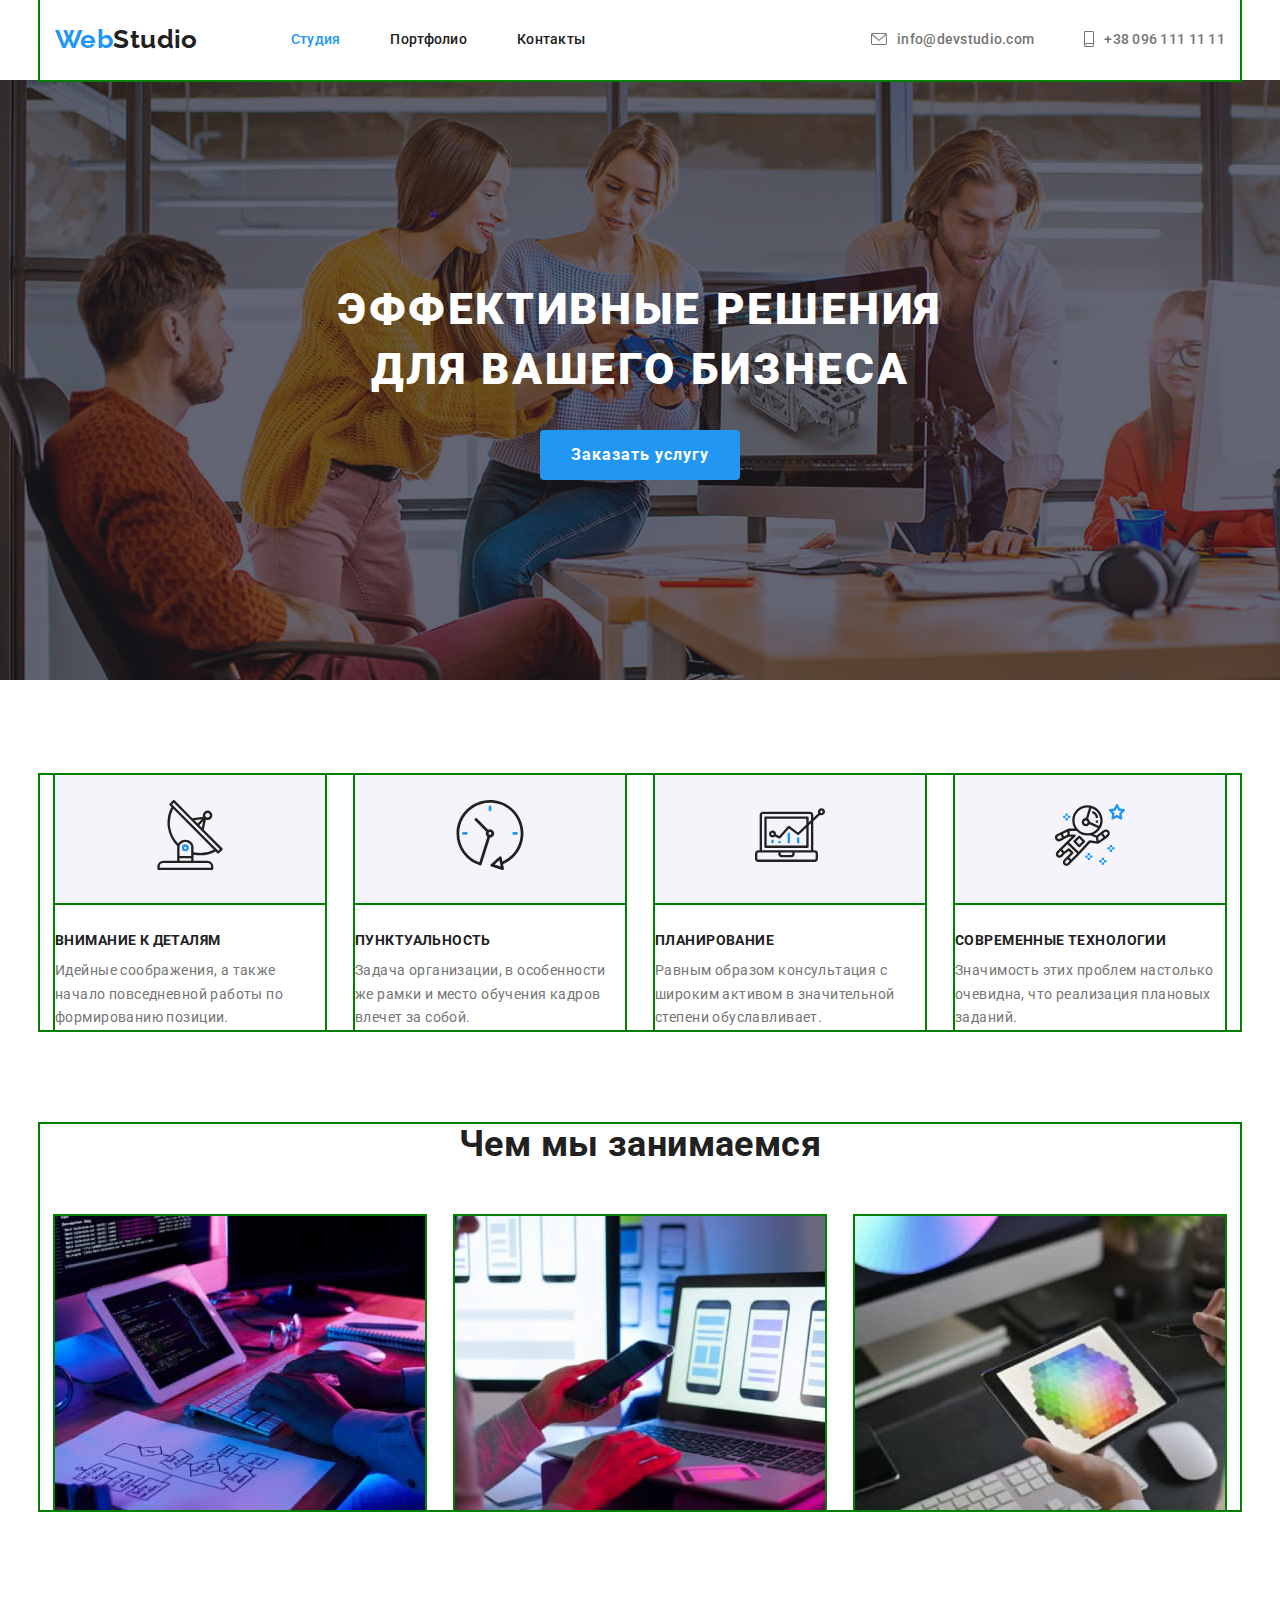
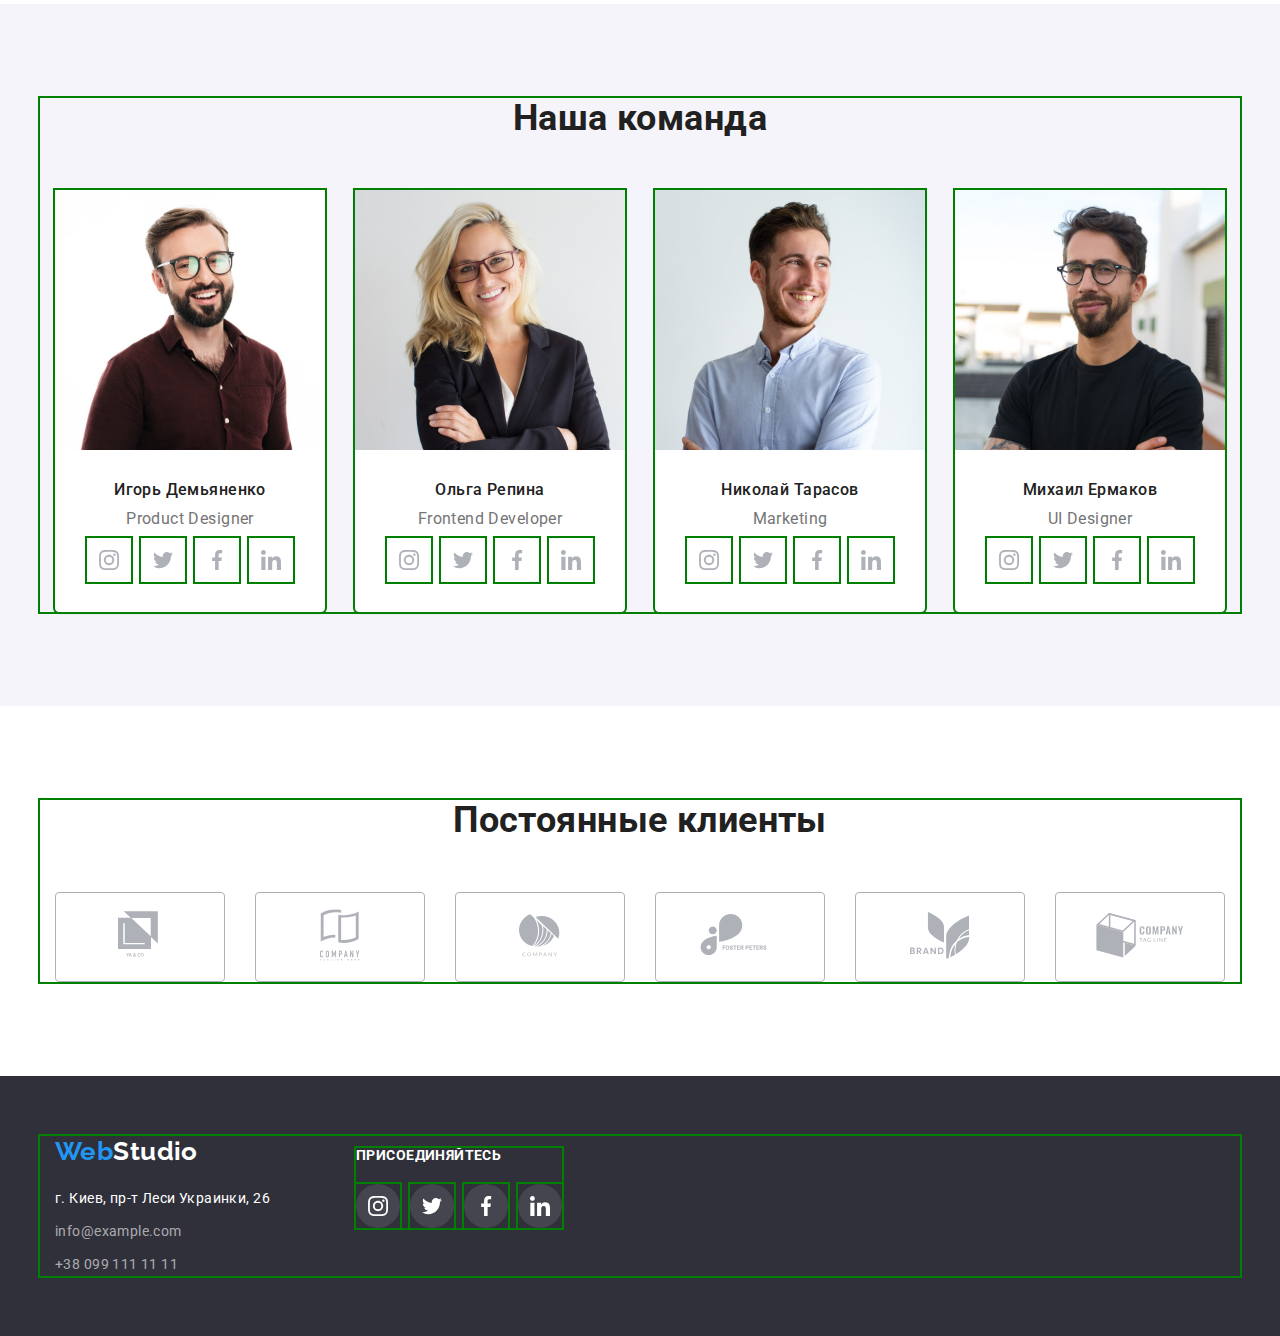
==== commit 8cf7e8d1: "портфолио при смене ширины" ====
--- a/index.html
+++ b/index.html
@@ -344,43 +344,43 @@
       <div class="container">
         <h2 class="title">Постоянные клиенты</h2>
         <ul class="list clients-list flexbox wrap">
-          <li class="item">
-            <a href="" class="link client-link flexbox">
+          <li class="item flexbox">
+            <a href="" class="link client-link">
               <svg class="client-icon" width="44px" height="49px">
                 <use href="./images/sprite.svg#icon-logo-1"></use>
               </svg>
             </a>
           </li>
-          <li class="item">
-            <a href="" class="link client-link flexbox"
+          <li class="item flexbox">
+            <a href="" class="link client-link"
               ><svg class="client-icon" width="40px" height="52px">
                 <use href="./images/sprite.svg#icon-logo-2"></use>
               </svg>
             </a>
           </li>
-          <li class="item">
-            <a href="" class="link client-link flexbox"
+          <li class="item flexbox">
+            <a href="" class="link client-link"
               ><svg class="client-icon" width="41px" height="43px">
                 <use href="./images/sprite.svg#icon-logo-3"></use>
               </svg>
             </a>
           </li>
-          <li class="item">
-            <a href="" class="link client-link flexbox"
+          <li class="item flexbox">
+            <a href="" class="link client-link"
               ><svg class="client-icon" width="80px" height="42px">
                 <use href="./images/sprite.svg#icon-logo-4"></use>
               </svg>
             </a>
           </li>
-          <li class="item">
-            <a href="" class="link client-link flexbox"
+          <li class="item flexbox">
+            <a href="" class="link client-link"
               ><svg class="client-icon" width="59px" height="47px">
                 <use href="./images/sprite.svg#icon-logo-5"></use>
               </svg>
             </a>
           </li>
-          <li class="item">
-            <a href="" class="link client-link flexbox"
+          <li class="item flexbox">
+            <a href="" class="link client-link"
               ><svg class="client-icon" width="88px" height="45px">
                 <use href="./images/sprite.svg#icon-logo-6"></use>
               </svg>
--- a/css/styles.css
+++ b/css/styles.css
@@ -80,7 +80,7 @@
 
 /* Параметры основного контейнера макета */
 .container {
-  width: 1500px;
+  width: 1200px;
   margin-left: auto;
   margin-right: auto;
   padding-left: 15px;
@@ -307,10 +307,6 @@
   width: 70px;
   height: 70px;
 }
-/* Параметры списка секции Чем мы занимаемся */
-.activity-list {
-  align-items: flex-end;
-}
 
 /* Параметры заголовка в секции Чем мы занимаемся */
 .activity .title {
@@ -356,6 +352,8 @@
 
   background-color: var(--bgd-primary);
   border-radius: 0px 0px 4px 4px;
+  box-shadow: 0px 1px 3px rgba(0, 0, 0, 0.12), 0px 1px 1px rgba(0, 0, 0, 0.14),
+    0px 2px 1px rgba(0, 0, 0, 0.2);
 }
 
 .team-card:not(:nth-child(4n)) {
@@ -408,12 +406,15 @@
   --color4: var(--text-white);
 }
 
+.clients .item {
+  justify-content: center;
+  align-items: center;
+}
 .clients .title {
   margin-bottom: 50px;
 }
 
 .clients-list > .item {
-  display: block;
   width: calc((100% - 30px * 5) / 6);
   height: 90px;
   border: 1px solid var(--bgd-icon);
@@ -423,13 +424,6 @@
 
 .clients-list .item:not(:nth-child(6n)) {
   margin-right: 30px;
-}
-
-.client-link {
-  width: 170px;
-  height: 90px;
-  justify-content: center;
-  align-items: center;
 }
 
 .client-link:hover {
@@ -551,7 +545,16 @@
 /* Без фиксированной высоты при добавлении новой карточки меняется размер в последнем ряду */
 .portfolio-card {
   width: calc((100% - 2 * 30px) / 3);
-  height: 404px;
+
+  display: flex;
+  justify-content: center;
+}
+
+.portfolio-link {
+  flex-direction: column;
+
+  justify-content: center;
+  align-items: center;
 }
 
 /* Заголовки под карточками в списке Портфолио */
@@ -568,13 +571,6 @@
 /* Скрываем заголовок секции Портфолио цветом в фон */
 .portfolio > .title {
   color: var(--text-white);
-}
-
-/* Делаю центрирование img в div, важно при использовании calc для изменения
- ширины основного контейнера */
-.portfolio-card-image {
-  display: flex;
-  justify-content: center;
 }
 
 /* Делаю бордер для части карточки */
@@ -583,8 +579,6 @@
   border-right: 1px solid var(--bgd-border);
   border-bottom: 1px solid var(--bgd-border);
   border-left: 1px solid var(--bgd-border);
-
-  text-align: left;
 }
 
 /*  Параметры пунктов фильтров для портфолио */
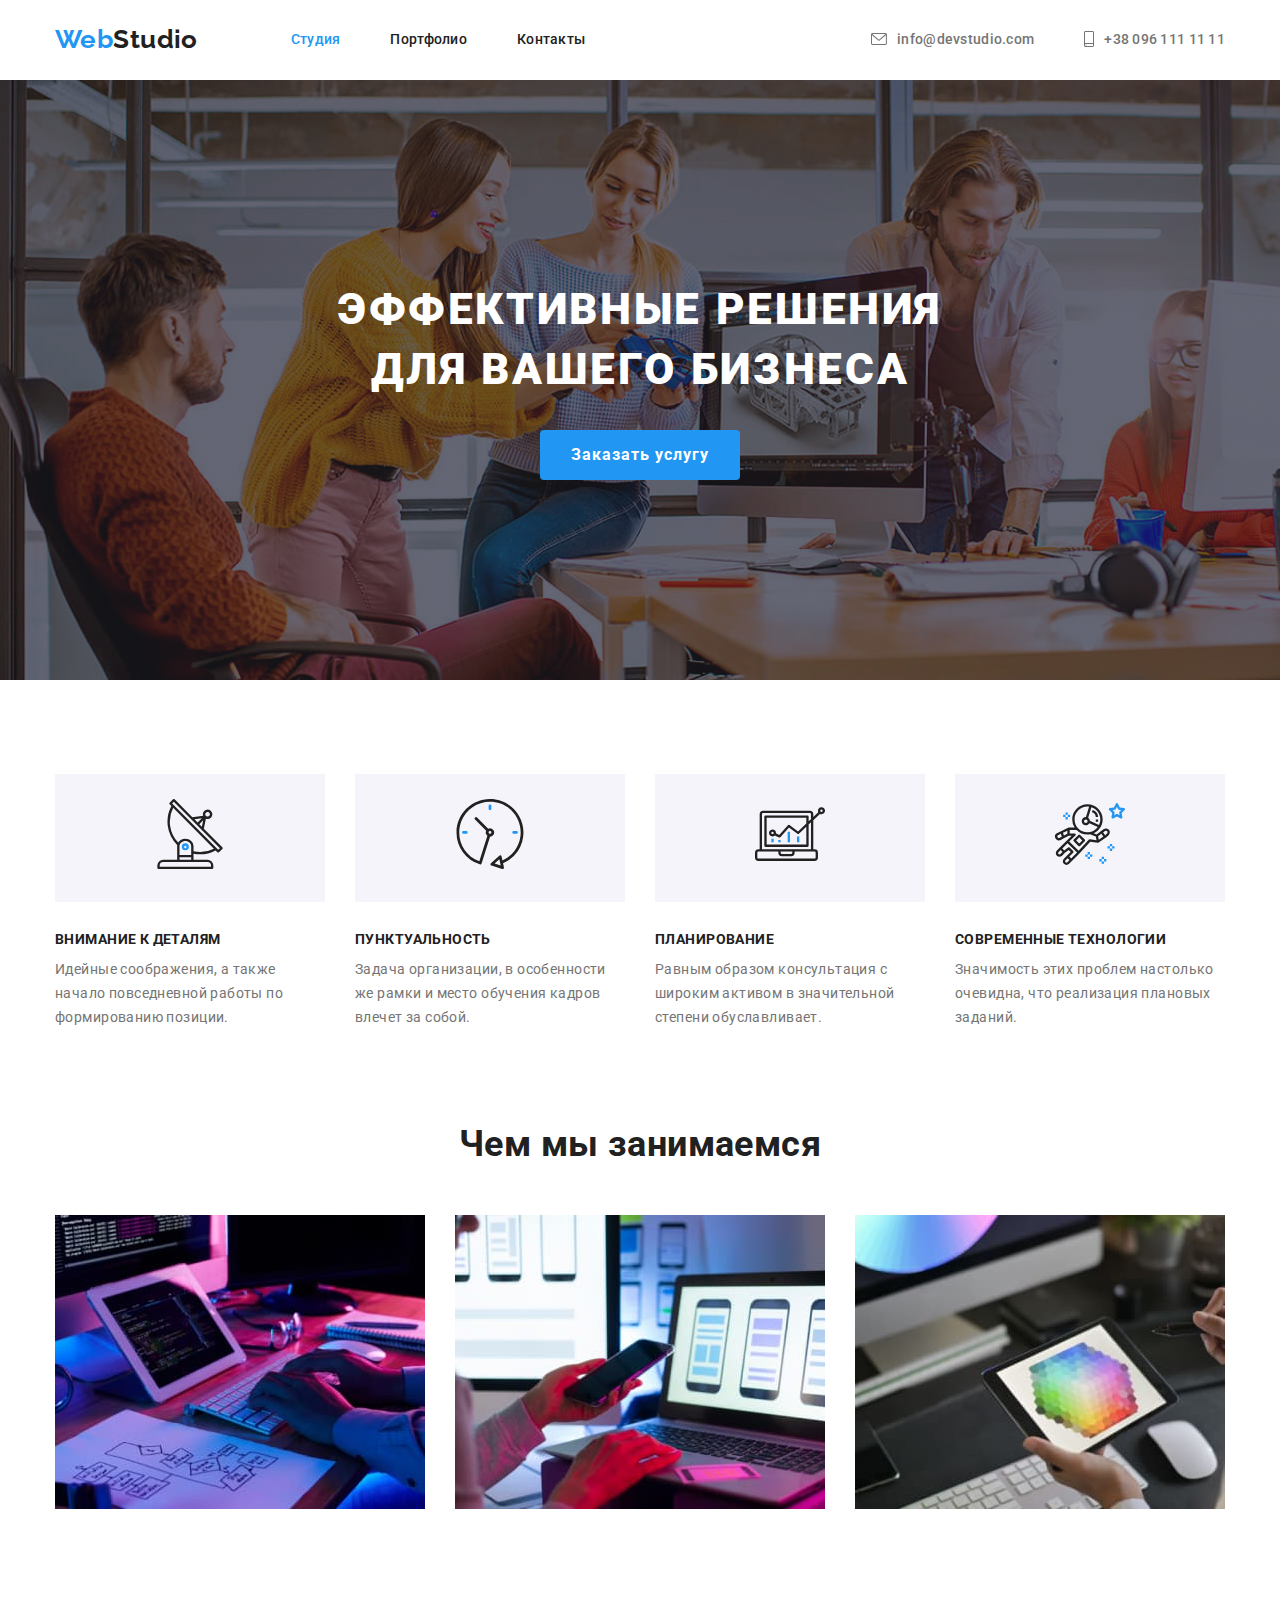
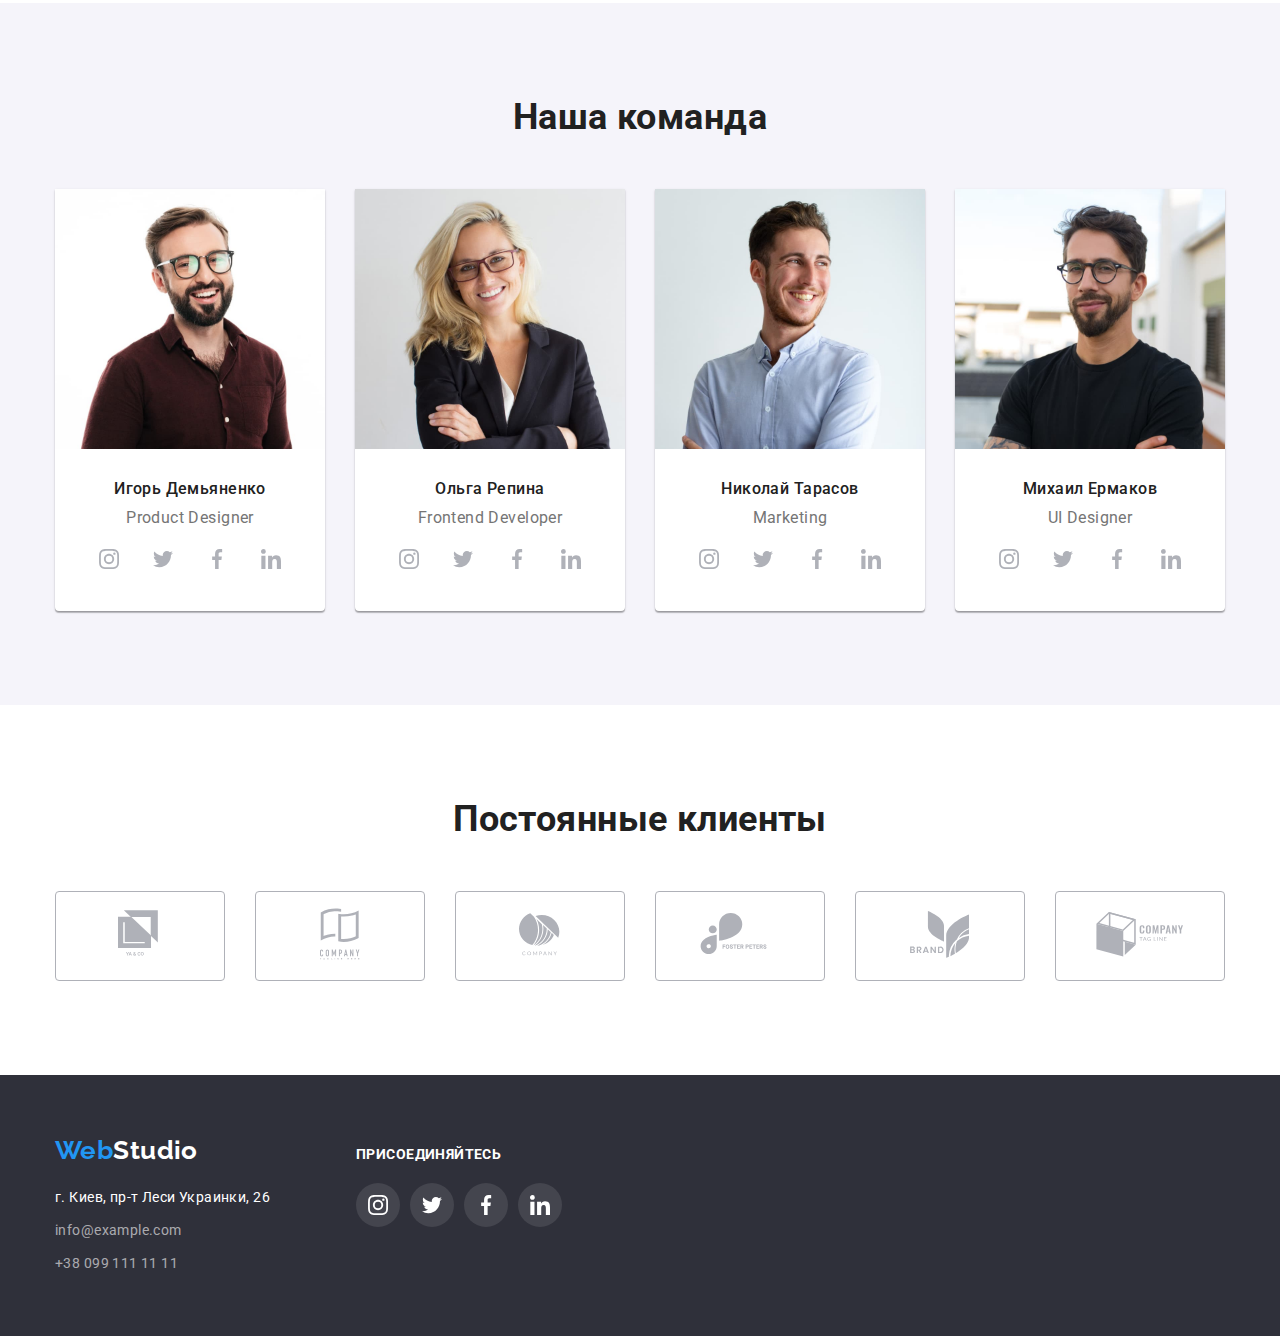
==== commit 510f9b08: "Первый итог по ДЗ4" ====
--- a/index.html
+++ b/index.html
@@ -76,7 +76,7 @@
 
       <!--Особенности-->
       <section class="section features">
-        <h2 class="title">Особенности</h2>
+        <h2 class="visually-hidden">Особенности</h2>
         <div class="container">
           <ul class="features-list list flexbox">
             <li class="features-card">
--- a/css/styles.css
+++ b/css/styles.css
@@ -57,6 +57,17 @@
   margin: 0px;
 }
 
+.visually-hidden {
+  position: absolute;
+  width: 1px;
+  height: 1px;
+  margin: -1px;
+  border: 0;
+  padding: 0;
+  clip: rect(0 0 0 0);
+  overflow: hidden;
+}
+
 /* Убираем марджины у списков, заголовков, ссылках, адресах по классу nomargin */
 .nomargin,
 .title {
@@ -116,16 +127,9 @@
 .activity {
   padding-bottom: 94px;
 }
-/*ставлю на 24px (высота заголовка h1) меньше верхний паддинг */
-/* так как расстояние между секциями должно быть 94px и делаю цвет таких загоовков в цвет фона */
+
 .portfolio {
-  padding-top: 70px;
   border-top: 1px solid var(--bgd-line);
-}
-/* ставлю на 41px (высота заголовка h1) меньше верхний паддинг */
-/* так как расстояние между секциями должно быть 94px  и делаю цвет таких загоовков в цвет фона */
-.features {
-  padding-top: 53px;
 }
 
 .background {
@@ -546,16 +550,16 @@
 .portfolio-card {
   width: calc((100% - 2 * 30px) / 3);
 
-  display: flex;
+  /* display: flex; */
+  /* justify-content: center; */
+}
+
+/* .portfolio-link {
+  flex-direction: column;
+
   justify-content: center;
-}
-
-.portfolio-link {
-  flex-direction: column;
-
-  justify-content: center;
-  align-items: center;
-}
+  align-items: center;
+} */
 
 /* Заголовки под карточками в списке Портфолио */
 .portfolio-card .title {
@@ -579,6 +583,7 @@
   border-right: 1px solid var(--bgd-border);
   border-bottom: 1px solid var(--bgd-border);
   border-left: 1px solid var(--bgd-border);
+  text-align: start;
 }
 
 /*  Параметры пунктов фильтров для портфолио */
@@ -591,7 +596,7 @@
 
 /* ...........Для тестирования.................. */
 
-.container,
+/* .container,
 .features-card,
 .team-card,
 .activity-card,
@@ -600,4 +605,4 @@
 .footer-social,
 .features-image {
   outline: 2px solid green !important;
-}
+} */
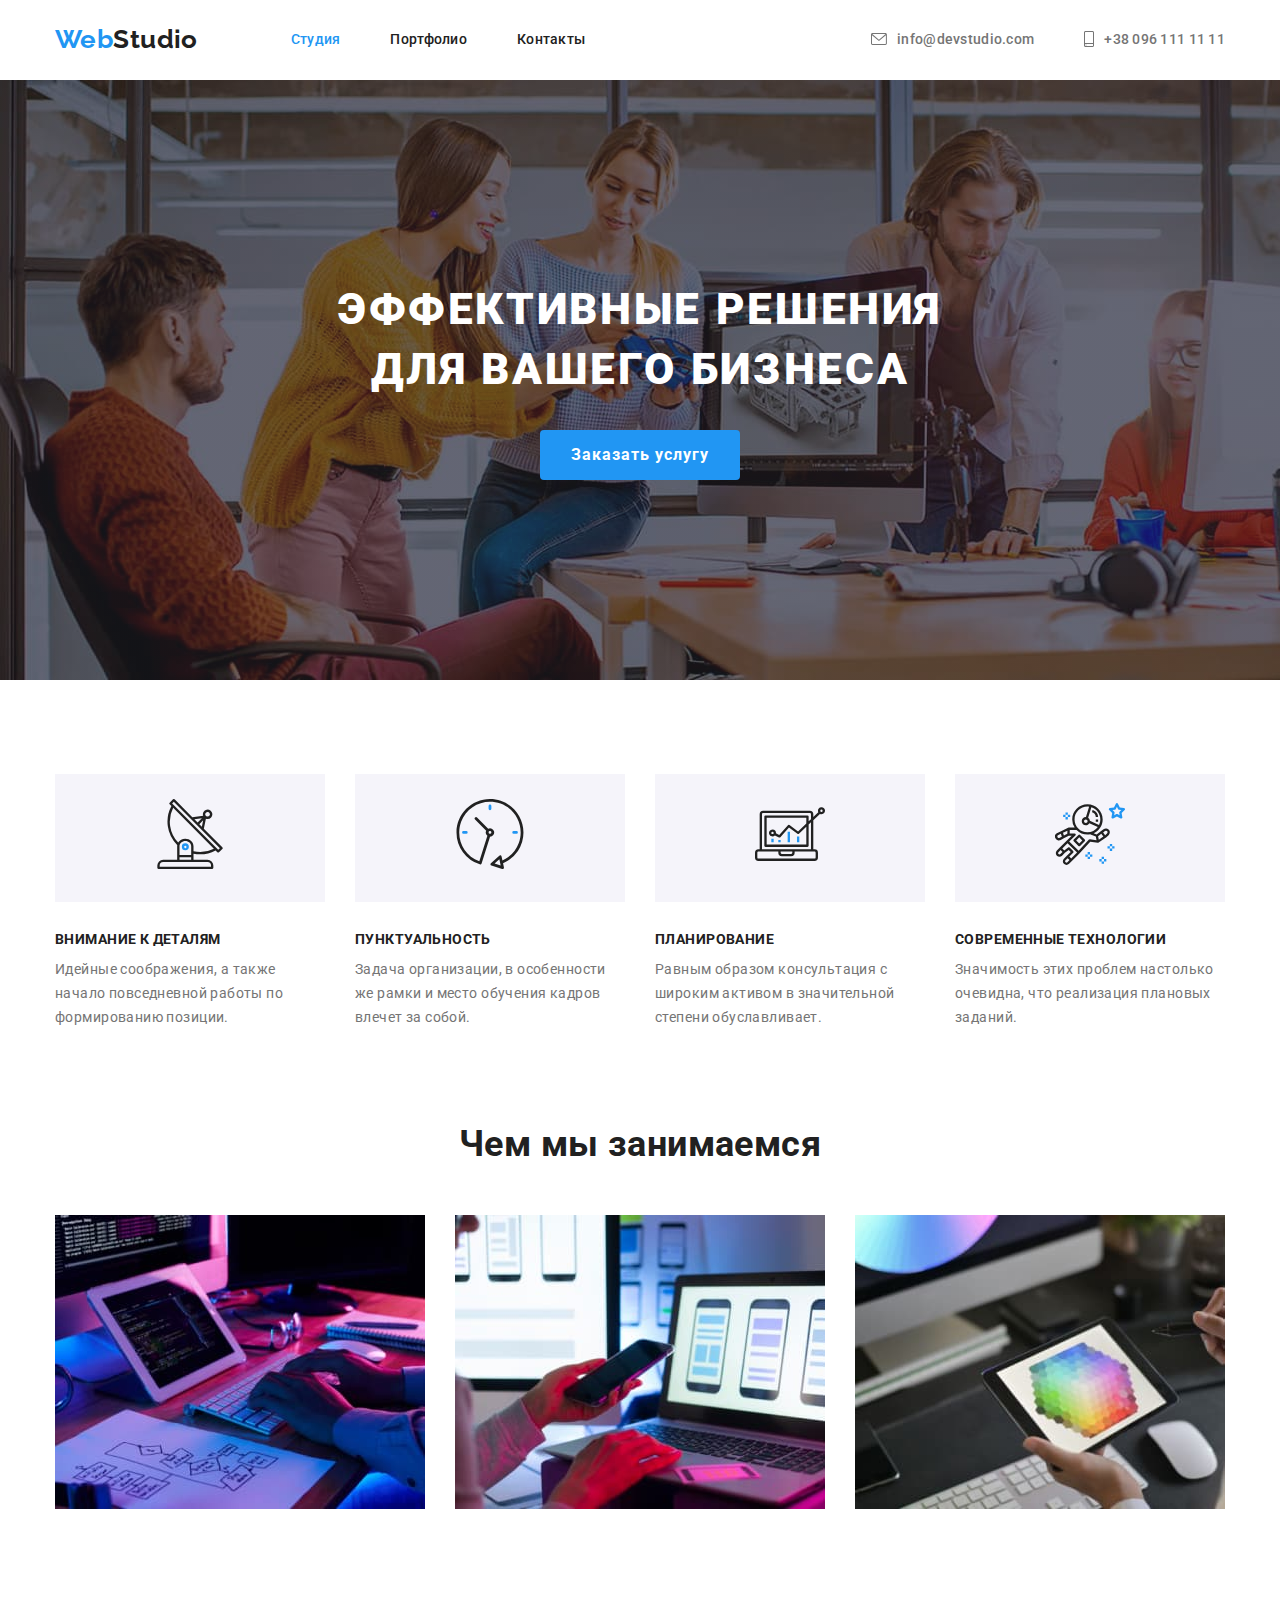
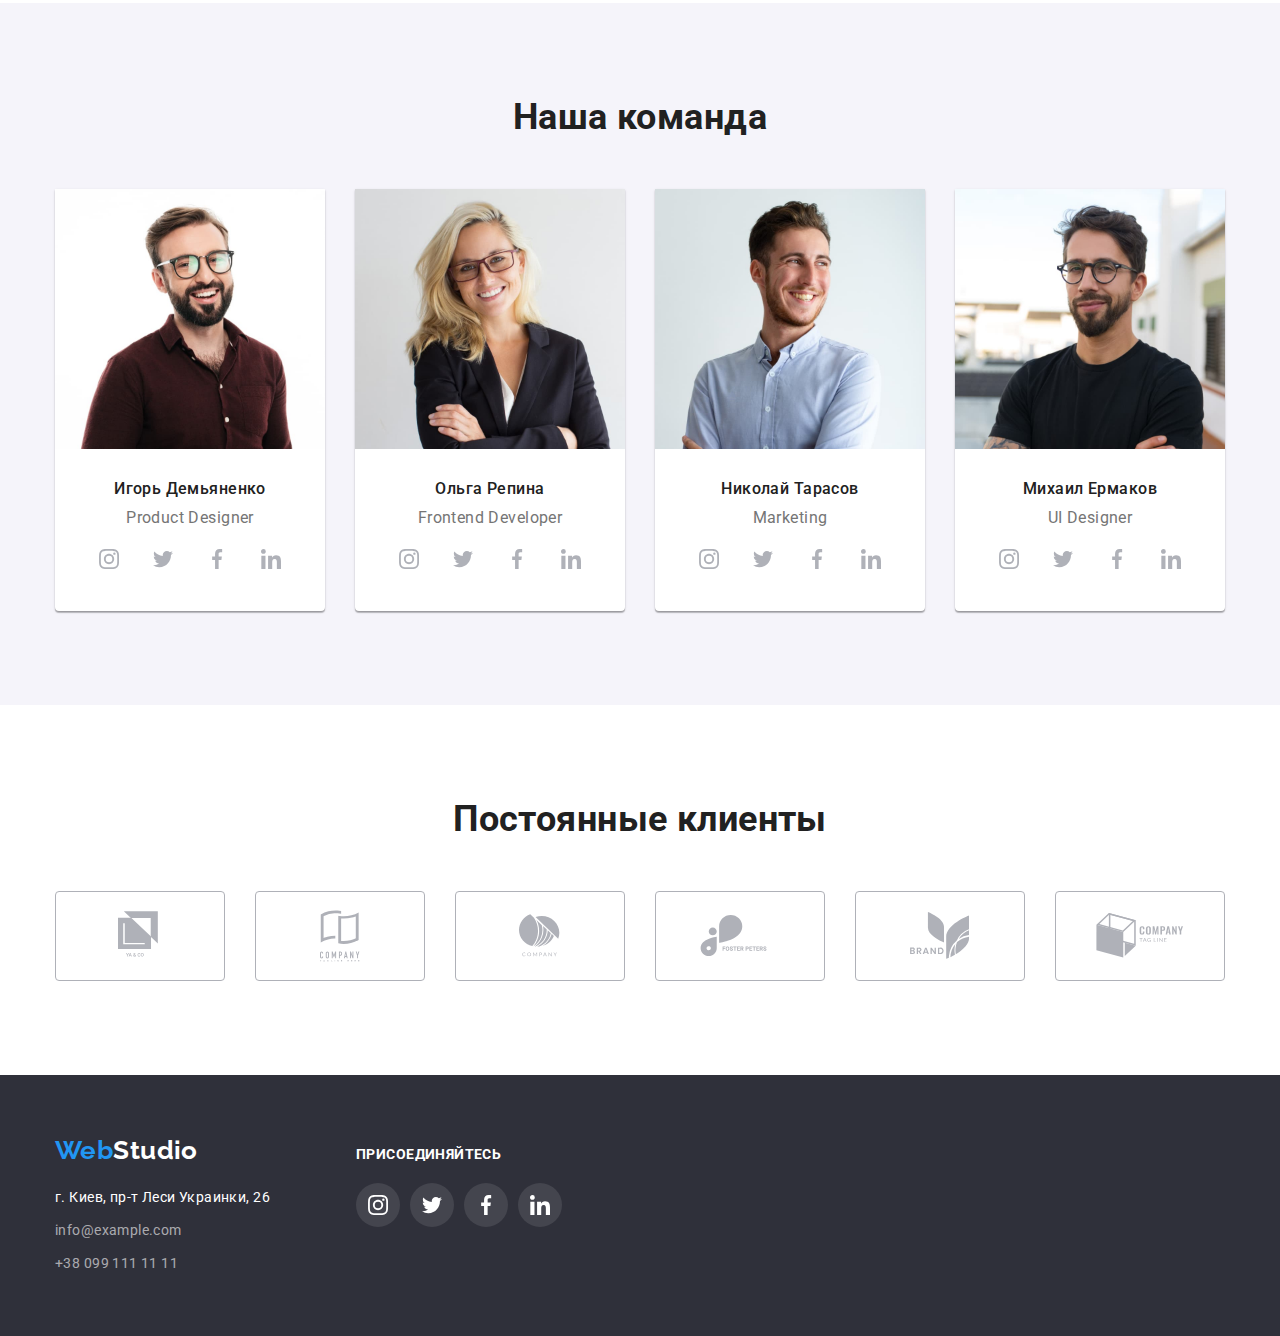
==== commit 542906d4: "шапка" ====
--- a/index.html
+++ b/index.html
@@ -65,12 +65,13 @@
       <!--Шапка-->
       <section class="section primary">
         <div class="background">
-          <h1 class="title nomargin">
-            Эффективные решения <br />
-            для вашего бизнеса
-          </h1>
-          <!-- <a href="#" class="primary-button">Заказать услугу</a> -->
-          <button type="button" class="button">Заказать услугу</button>
+          <div class="primary-box">
+            <h1 class="title nomargin">
+              Эффективные решения для вашего бизнеса
+            </h1>
+            <!-- <a href="#" class="primary-button">Заказать услугу</a> -->
+            <button type="button" class="button">Заказать услугу</button>
+          </div>
         </div>
       </section>
 
@@ -339,56 +340,60 @@
           </ul>
         </div>
       </section>
+
+      <!-- Постоянные клиенты -->
+      <section class="section clients">
+        <div class="container">
+          <h2 class="title">Постоянные клиенты</h2>
+          <ul class="list clients-list flexbox wrap">
+            <li class="item flexbox">
+              <a href="" class="link client-link flexbox">
+                <svg class="client-icon" width="44px" height="49px">
+                  <use href="./images/sprite.svg#icon-logo-1"></use>
+                </svg>
+              </a>
+            </li>
+            <li class="item flexbox">
+              <a href="" class="link client-link flexbox"
+                ><svg class="client-icon" width="40px" height="52px">
+                  <use href="./images/sprite.svg#icon-logo-2"></use>
+                </svg>
+              </a>
+            </li>
+            <li class="item flexbox">
+              <a href="" class="link client-link flexbox"
+                ><svg class="client-icon" width="41px" height="43px">
+                  <use href="./images/sprite.svg#icon-logo-3"></use>
+                </svg>
+              </a>
+            </li>
+            <li class="item flexbox">
+              <a href="" class="link client-link flexbox"
+                ><svg class="client-icon" width="80px" height="42px">
+                  <use href="./images/sprite.svg#icon-logo-4"></use>
+                </svg>
+              </a>
+            </li>
+            <li class="item flexbox">
+              <a href="" class="link client-link flexbox"
+                ><svg class="client-icon" width="59px" height="47px">
+                  <use href="./images/sprite.svg#icon-logo-5"></use>
+                </svg>
+              </a>
+            </li>
+            <li class="item flexbox">
+              <a href="" class="link client-link flexbox"
+                ><svg class="client-icon" width="88px" height="45px">
+                  <use href="./images/sprite.svg#icon-logo-6"></use>
+                </svg>
+              </a>
+            </li>
+          </ul>
+        </div>
+      </section>
     </main>
-    <section class="section clients">
-      <div class="container">
-        <h2 class="title">Постоянные клиенты</h2>
-        <ul class="list clients-list flexbox wrap">
-          <li class="item flexbox">
-            <a href="" class="link client-link">
-              <svg class="client-icon" width="44px" height="49px">
-                <use href="./images/sprite.svg#icon-logo-1"></use>
-              </svg>
-            </a>
-          </li>
-          <li class="item flexbox">
-            <a href="" class="link client-link"
-              ><svg class="client-icon" width="40px" height="52px">
-                <use href="./images/sprite.svg#icon-logo-2"></use>
-              </svg>
-            </a>
-          </li>
-          <li class="item flexbox">
-            <a href="" class="link client-link"
-              ><svg class="client-icon" width="41px" height="43px">
-                <use href="./images/sprite.svg#icon-logo-3"></use>
-              </svg>
-            </a>
-          </li>
-          <li class="item flexbox">
-            <a href="" class="link client-link"
-              ><svg class="client-icon" width="80px" height="42px">
-                <use href="./images/sprite.svg#icon-logo-4"></use>
-              </svg>
-            </a>
-          </li>
-          <li class="item flexbox">
-            <a href="" class="link client-link"
-              ><svg class="client-icon" width="59px" height="47px">
-                <use href="./images/sprite.svg#icon-logo-5"></use>
-              </svg>
-            </a>
-          </li>
-          <li class="item flexbox">
-            <a href="" class="link client-link"
-              ><svg class="client-icon" width="88px" height="45px">
-                <use href="./images/sprite.svg#icon-logo-6"></use>
-              </svg>
-            </a>
-          </li>
-        </ul>
-      </div>
-    </section>
+
+    <!-- Подвал -->
     <footer class="section footer">
       <div class="container flexbox">
         <div class="footer-contacts">
--- a/css/styles.css
+++ b/css/styles.css
@@ -37,26 +37,27 @@
 
 /* Общие параметры на страницах index.html, protfolio.html */
 
-/* Убираем у всех img специфические зазоры */
+/* Общее - контентные изображения */
 img {
   display: block;
   max-width: 100%;
   height: auto;
 }
 
-/* Убираем символы списка и паддинги списков*/
+/* Общее - списки*/
 .list {
   list-style: none;
   padding: 0px;
   margin: 0px;
 }
 
-/* Убираю подчеркивания под ссылками */
+/* Общее - ссылки */
 .link {
   text-decoration: none;
   margin: 0px;
 }
 
+/* Общее - скрыть объект */
 .visually-hidden {
   position: absolute;
   width: 1px;
@@ -68,12 +69,20 @@
   overflow: hidden;
 }
 
-/* Убираем марджины у списков, заголовков, ссылках, адресах по классу nomargin */
+/* Общее - без марджинов */
 .nomargin,
 .title {
   margin: 0px;
 }
 
+/* Общее - заголовки*/
+.title {
+  color: var(--text-header);
+  font-weight: bold;
+  font-size: 36px;
+  line-height: 1.16;
+}
+
 .flexbox {
   display: flex;
 }
@@ -82,14 +91,14 @@
   flex-wrap: wrap;
 }
 
-/* Марджины для секций и центрирование */
+/* Общее - секции*/
 .section {
   margin-left: auto;
   margin-right: auto;
   text-align: center;
 }
 
-/* Параметры основного контейнера макета */
+/* Общее - основной контейнер */
 .container {
   width: 1200px;
   margin-left: auto;
@@ -108,13 +117,13 @@
   letter-spacing: 0.03em;
 }
 
-/* Параметры фона секций шапка и подвал */
+/* Общее шапка и подвал */
 .primary,
 .footer {
   background-color: var(--bgd-header-footer);
 }
 
-/* Паддинги для секций */
+/* Общее - паддинги секций */
 .features,
 .team,
 .clients,
@@ -134,105 +143,8 @@
 
 .background {
   max-width: 1600px;
-  margin-right: auto;
-  margin-left: auto;
-}
-
-.topline {
-  align-items: center;
-  justify-content: space-between;
-  padding-top: 24px;
-  padding-bottom: 25px;
-}
-/* Правый марджин между логотипом и ссылками на страницы в основном nav */
-.studio-nav .logo {
-  margin-right: 93px;
-}
-
-.studio-nav {
-  align-items: center;
-}
-
-/* Правые марджины внутри списков из nav и списка контактов */
-.studio-list-page > .item:not(:last-child),
-.studio-list-contacts > .item:not(:last-child) {
-  margin-right: 50px;
-}
-
-/* Параметры заголовков h2 страницы index.html*/
-.title {
-  color: var(--text-header);
-  font-weight: bold;
-  font-size: 36px;
-  line-height: 1.16;
-}
-
-/* Параметры логотипа */
-.logo {
-  font-family: Raleway, sans-serif;
-  color: var(--text-header);
-  font-weight: 700;
-  font-size: 26px;
-  line-height: 1.19;
-}
-
-/* Цвет первой части логотипа */
-.logo-part-one {
-  color: var(--text-accent);
-}
-
-/* Цвет второй части логотипа для футтера */
-.logo-part-two {
-  color: var(--text-white);
-}
-
-/* Параметры ссылок навигации по сайту */
-.studio-list-page .link {
-  color: var(--text-header);
-}
-
-/* Параметры ссылок для обратной связи */
-.studio-list-contacts .link {
-  color: var(--text-main);
-}
-
-.contact-mail-icon {
-  margin-right: 10px;
-  width: 16px;
-  height: 12px;
-}
-
-.contact-tell-icon {
-  margin-right: 10px;
-  width: 10px;
-  height: 16px;
-}
-
-.studio-list-contacts .link {
-  align-items: center;
-}
-
-/* Общие параметры для двух списков верхней линии */
-.studio-list-page,
-.studio-list-contacts {
-  letter-spacing: 0.02em;
-  font-weight: 500;
-}
-
-/*  hover и focus для ссылок навигации по сайту*/
-.header .link.current,
-.header .link:hover,
-.header .link:focus {
-  color: var(--text-accent);
-  --color3: var(--text-accent);
-}
-
-/* Параметры секции Шапка */
-.background {
-  margin-top: 0px;
-  margin-bottom: 0px;
+  margin: 0px auto;
   padding: 200px 0px;
-
   height: 600px;
   background-image: linear-gradient(
       to right,
@@ -240,6 +152,93 @@
       rgba(47, 48, 58, 0.4)
     ),
     url('../images/primary.jpg');
+}
+
+.topline {
+  align-items: center;
+  justify-content: space-between;
+  padding-top: 24px;
+  padding-bottom: 25px;
+}
+/* Правый марджин между логотипом и ссылками на страницы в основном nav */
+.studio-nav .logo {
+  margin-right: 93px;
+}
+
+.studio-nav {
+  align-items: center;
+}
+
+/* Правые марджины внутри списков из nav и списка контактов */
+.studio-list-page > .item:not(:last-child),
+.studio-list-contacts > .item:not(:last-child) {
+  margin-right: 50px;
+}
+
+/* Логотип в хедере*/
+.logo {
+  font-family: Raleway, sans-serif;
+  color: var(--text-header);
+  font-weight: 700;
+  font-size: 26px;
+  line-height: 1.19;
+}
+/* Цвет первой части логотипа */
+.logo-part-one {
+  color: var(--text-accent);
+}
+/* Цвет второй части логотипа для футтера */
+.logo-part-two {
+  color: var(--text-white);
+}
+
+/* Параметры ссылок навигации по сайту */
+.studio-list-page .link {
+  color: var(--text-header);
+}
+
+/* Параметры ссылок для обратной связи */
+.studio-list-contacts .link {
+  color: var(--text-main);
+}
+
+/* Иконки в хедере */
+.contact-mail-icon {
+  margin-right: 10px;
+  width: 16px;
+  height: 12px;
+}
+.contact-tell-icon {
+  margin-right: 10px;
+  width: 10px;
+  height: 16px;
+}
+
+.studio-list-contacts .link {
+  align-items: center;
+}
+
+/* Общие параметры для двух списков верхней линии */
+.studio-list-page,
+.studio-list-contacts {
+  letter-spacing: 0.02em;
+  font-weight: 500;
+}
+
+/*  hover и focus для ссылок навигации по сайту*/
+.link.current,
+.studio-list-page .link:hover,
+.studio-list-page .link:focus,
+.studio-list-contacts .link:hover,
+.studio-list-contacts .link:focus {
+  color: var(--text-accent);
+  --color3: var(--text-accent);
+}
+
+/* Контейнер для заголовка и кноки секции Шапка */
+.primary-box {
+  display: inline-block;
+  width: 696px;
 }
 
 /* Параметры заголовка h1 на странице Studio */
@@ -272,33 +271,27 @@
   cursor: pointer;
 }
 
+/* Секция Особенности */
 .features-list {
   justify-content: space-between;
 }
 
-/* Параметры заголовка h2 в секции Особенности для того, чтобы скрыть */
-.features > .title {
-  color: var(--text-white);
-}
-
-.features-card > .title {
-  margin-bottom: 10px;
-
-  color: var(--text-header);
-  font-weight: bold;
-  font-size: 14px;
-  line-height: 1.14;
-  text-transform: uppercase;
-}
-
-/* Параметры пункта списка Особенности */
+/* Карточка Особенности */
 .features-card {
   /* width: 270px; */
   width: calc((100% - 30px * 3) / 4);
   text-align: start;
   line-height: 1.71;
 }
-
+.features-card > .title {
+  margin-bottom: 10px;
+
+  color: var(--text-header);
+  font-weight: bold;
+  font-size: 14px;
+  line-height: 1.14;
+  text-transform: uppercase;
+}
 .features-image {
   background-color: var(--bgd-second);
   margin-bottom: 30px;
@@ -306,49 +299,37 @@
   padding-bottom: 25px;
   text-align: center;
 }
-
 .features-icon {
   width: 70px;
   height: 70px;
 }
 
-/* Параметры заголовка в секции Чем мы занимаемся */
+/* Секция Чем мы занимаемся */
 .activity .title {
   margin-bottom: 50px;
 }
 
-/* Параметры пункта списка  в секции Чем мы занимаемся */
-/* Делаю центрирование img в div, важно при использовании*/
-/* calc для изменения ширины основного контейнера */
+/* Карточка - наша деятельность */
 .activity-card {
   justify-content: center;
   width: calc((100% - 30px * 2) / 3);
 }
-
 .activity-card:not(:nth-child(3n)) {
   margin-right: 30px;
 }
 
-/* Параметры секции Наша команда */
+/* Секция Наша команда */
 .team {
   background-color: var(--bgd-second);
 }
-
-/* Параметры заголовка в секции Наша команда */
 .team > .container > .title {
   margin-bottom: 50px;
 }
-
 .team-card-image {
   justify-content: center;
 }
-/* Контейнер для подписей в пунктах - карточках Наша команда */
-.team-card-title {
-  padding-top: 30px;
-  padding-bottom: 30px;
-}
-
-/* Параметры пунктов в списке секции Наша команда */
+
+/* Карточка Наша команда */
 .team-card {
   flex-direction: column;
   align-items: center;
@@ -364,7 +345,11 @@
   margin-right: 30px;
 }
 
-/*Параметры заголовка под фото членов команды  */
+/*Раздел с текстом под фото в карточке Наша команда  */
+.team-card-title {
+  padding-top: 30px;
+  padding-bottom: 30px;
+}
 .team-card-title > .title {
   margin-bottom: 10px;
 
@@ -374,7 +359,7 @@
   line-height: 1.19;
 }
 
-/* Параметры для записи - должности члена команды */
+/*Текст-доложность в карточке Наша команда */
 .team-card-title > .text {
   color: var(--text-main);
   font-weight: normal;
@@ -383,15 +368,14 @@
   margin-bottom: 10px;
 }
 
+/* Ссылки на соц.сети в карточках Наша команда */
 .social-item:not(:nth-child(4)) {
   margin-right: 10px;
 }
-
 .social-icon {
   width: 20px;
   height: 20px;
 }
-
 .social-link {
   width: 44px;
   height: 44px;
@@ -399,41 +383,55 @@
   justify-content: center;
   align-items: center;
 }
-
 .team .social-link {
   background-color: var(--bgd-footer-icon);
   --color4: var(--bgd-icon);
 }
-
 .team .social-link:hover {
   background-color: var(--bgd-accent);
   --color4: var(--text-white);
 }
 
-.clients .item {
+/* Секция Постоянные клиенты */
+/* Список логотипов-ссылок на сайты клиентов */
+.clients-list > .item {
+  width: calc((100% - 30px * 5) / 6);
+}
+.clients-list .item:not(:nth-child(6n)) {
+  margin-right: 30px;
+}
+.client-link {
   justify-content: center;
   align-items: center;
+  height: 90px;
+  width: 170px;
+  border: 1px solid var(--bgd-icon);
+  border-radius: 4px;
+}
+/* Ховер на логотипы-ссылки на сайты клиентов */
+.client-link:hover {
+  --color4: var(--bgd-accent);
+  border: 1px solid var(--bgd-accent);
 }
 .clients .title {
   margin-bottom: 50px;
 }
 
-.clients-list > .item {
-  width: calc((100% - 30px * 5) / 6);
-  height: 90px;
-  border: 1px solid var(--bgd-icon);
-  box-sizing: border-box;
-  border-radius: 4px;
-}
-
-.clients-list .item:not(:nth-child(6n)) {
-  margin-right: 30px;
-}
-
-.client-link:hover {
-  --color4: var(--bgd-accent);
-}
-
+/* Футер */
+.footer {
+  padding-top: 60px;
+  padding-bottom: 60px;
+}
+.footer > .flexbox {
+  align-items: baseline;
+}
+.footer-contacts {
+  margin-right: 70px;
+  min-width: 231px;
+  text-align: start;
+}
+
+/* Адрес: ссылки и текст  */
 .address-mail {
   margin-top: 0px;
   margin-bottom: 9px;
@@ -443,7 +441,6 @@
   font-weight: 400;
   line-height: 1.71;
 }
-
 .address-email,
 .address-tel {
   display: block;
@@ -453,32 +450,17 @@
   font-weight: 400;
   line-height: 1.71;
 }
-
 .address-email {
   margin-bottom: 9px;
 }
 
-/* Паддинг для футтера */
-.footer {
-  padding-top: 60px;
-  padding-bottom: 60px;
-}
-
-.footer .flexbox {
-  align-items: baseline;
-}
-
+/* Логотип в футтере */
 .footer .logo {
   display: block;
   margin-bottom: 20px;
 }
 
-.footer-contacts {
-  margin-right: 70px;
-  min-width: 231px;
-  text-align: start;
-}
-
+/* Текст над ссылками на соц.сети в футере */
 .footer-social > .text {
   margin-bottom: 20px;
   text-align: start;
@@ -488,31 +470,28 @@
   line-height: 1.14;
 }
 
+/* Ссыли на соц.сети в футере */
 .footer .social-link {
   background-color: var(--bgd-footer-icon);
   --color4: var(--text-white);
   align-items: center;
 }
-
 .footer .social-link:hover {
   background-color: var(--bgd-accent);
 }
 
-/* Параметры для страницы портфолио */
-.portfolio-filter {
-  justify-content: center;
-}
-
-/* Марджины и паддинги для пунктов списка фильтров в верхней части секции Портфолио*/
+/* Марджины и паддинги для списка фильтров в верхней части секции Портфолио*/
 .portfolio-filter {
   margin-bottom: 34px;
   margin-right: auto;
   margin-left: auto;
   padding-bottom: 16px;
-  /* cursor: pointer; */
-}
-
-/* Параметры конопок-фильтров в портфолио  */
+  cursor: pointer;
+
+  justify-content: center;
+}
+
+/* Кнопки-фильтры в портфолио  */
 .portfolio-filter .button {
   align-items: flex-start;
   margin-right: 8px;
@@ -530,39 +509,36 @@
   border-radius: 4px;
   cursor: pointer;
 }
-
+/* Ховер и фокус для кнопок фильтров портфолио */
 .portfolio-filter .button:hover,
 .portfolio-filter .button:focus {
   color: var(--text-white);
   background-color: var(--bgd-accent);
-}
-
-/* Марджины для сетки многострочного контейнера */
+  box-shadow: 0px 3px 1px rgba(0, 0, 0, 0.1), 0px 1px 2px rgba(0, 0, 0, 0.08),
+    0px 2px 2px rgba(0, 0, 0, 0.12);
+  border-radius: 4px;
+}
+
+/* Правый марджин для сетки многострочного контейнера, исключаем каждый третий */
 .portfolio-card:not(:nth-child(3n)) {
   margin-right: 30px;
 }
+
+/* Нижний марджин для сетки многострочного контейнера, исключаем три нижних */
 .portfolio-card:not(:nth-last-child(-n + 3)) {
   margin-bottom: 30px;
 }
 
-/* Размеры для карточки портфолио */
-/* Без фиксированной высоты при добавлении новой карточки меняется размер в последнем ряду */
+/* Рассчет ширины карточки в портфолио */
 .portfolio-card {
   width: calc((100% - 2 * 30px) / 3);
-
-  /* display: flex; */
-  /* justify-content: center; */
-}
-
-/* .portfolio-link {
-  flex-direction: column;
-
-  justify-content: center;
-  align-items: center;
-} */
-
-/* Заголовки под карточками в списке Портфолио */
-.portfolio-card .title {
+}
+
+.portfolio-card-image {
+  display: inline-block;
+}
+/* Заголовки под карточками в портфолио */
+.portfolio-card-title > .title {
   margin-bottom: 4px;
 
   color: var(--text-header);
@@ -572,26 +548,33 @@
   letter-spacing: 0.06em;
 }
 
-/* Скрываем заголовок секции Портфолио цветом в фон */
-.portfolio > .title {
-  color: var(--text-white);
-}
-
-/* Делаю бордер для части карточки */
+/* Бордер с трех сторон контейнера с текстом под имиджем карточек портфолио */
 .portfolio-card-title {
   padding: 20px 24px;
+
   border-right: 1px solid var(--bgd-border);
   border-bottom: 1px solid var(--bgd-border);
   border-left: 1px solid var(--bgd-border);
   text-align: start;
 }
 
-/*  Параметры пунктов фильтров для портфолио */
-.portfolio-card-title .text {
+/* Текст под карточками портфолио */
+.portfolio-card-title > .text {
   color: var(--text-main);
   font-weight: 400;
   font-size: 16px;
   line-height: 1.87;
+}
+
+/* Тень при ховере на карточках-ссылках портфолио */
+.portfolio-link {
+  display: inline-block;
+  width: 370px;
+}
+
+.portfolio-link:hover {
+  box-shadow: 0px 1px 1px rgba(0, 0, 0, 0.12), 0px 4px 4px rgba(0, 0, 0, 0.06),
+    1px 4px 6px rgba(0, 0, 0, 0.16);
 }
 
 /* ...........Для тестирования.................. */
